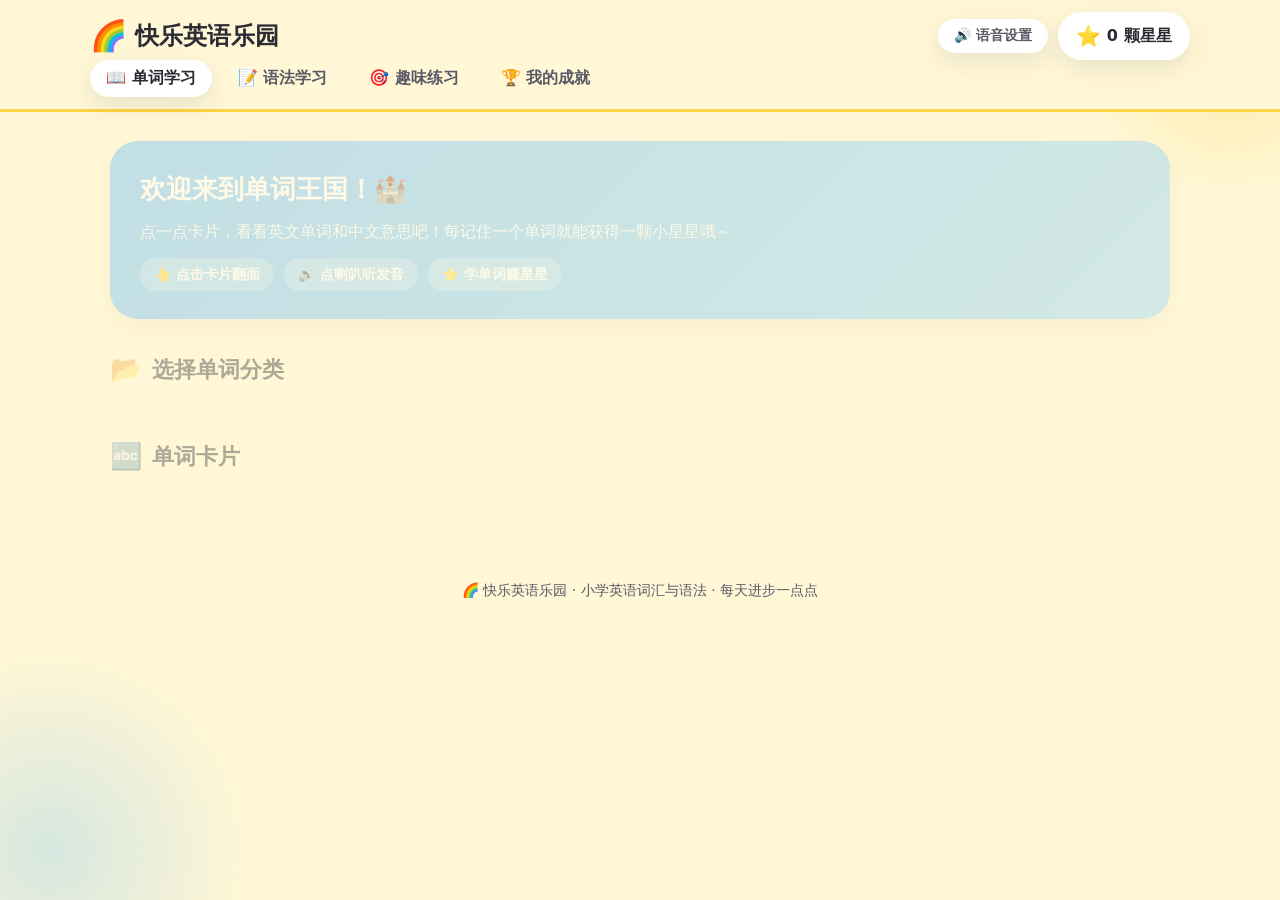
==== index.html @ a5e1bd35 "1st commit" ====
<!DOCTYPE html>
<html lang="zh-CN">
<head>
  <meta charset="UTF-8">
  <meta http-equiv="refresh" content="0; url=./%E5%B0%8F%E5%AD%A6%E8%8B%B1%E8%AF%AD%E5%AD%A6%E4%B9%A0%E7%B3%BB%E7%BB%9F.html">
  <title>快乐英语乐园</title>
</head>
<body>
  <p style="font-family: sans-serif; text-align: center; padding: 40px;">正在进入 快乐英语乐园……<br>
  如果没有自动跳转，请 <a href="./%E5%B0%8F%E5%AD%A6%E8%8B%B1%E8%AF%AD%E5%AD%A6%E4%B9%A0%E7%B3%BB%E7%BB%9F.html">点这里</a></p>
</body>
</html>
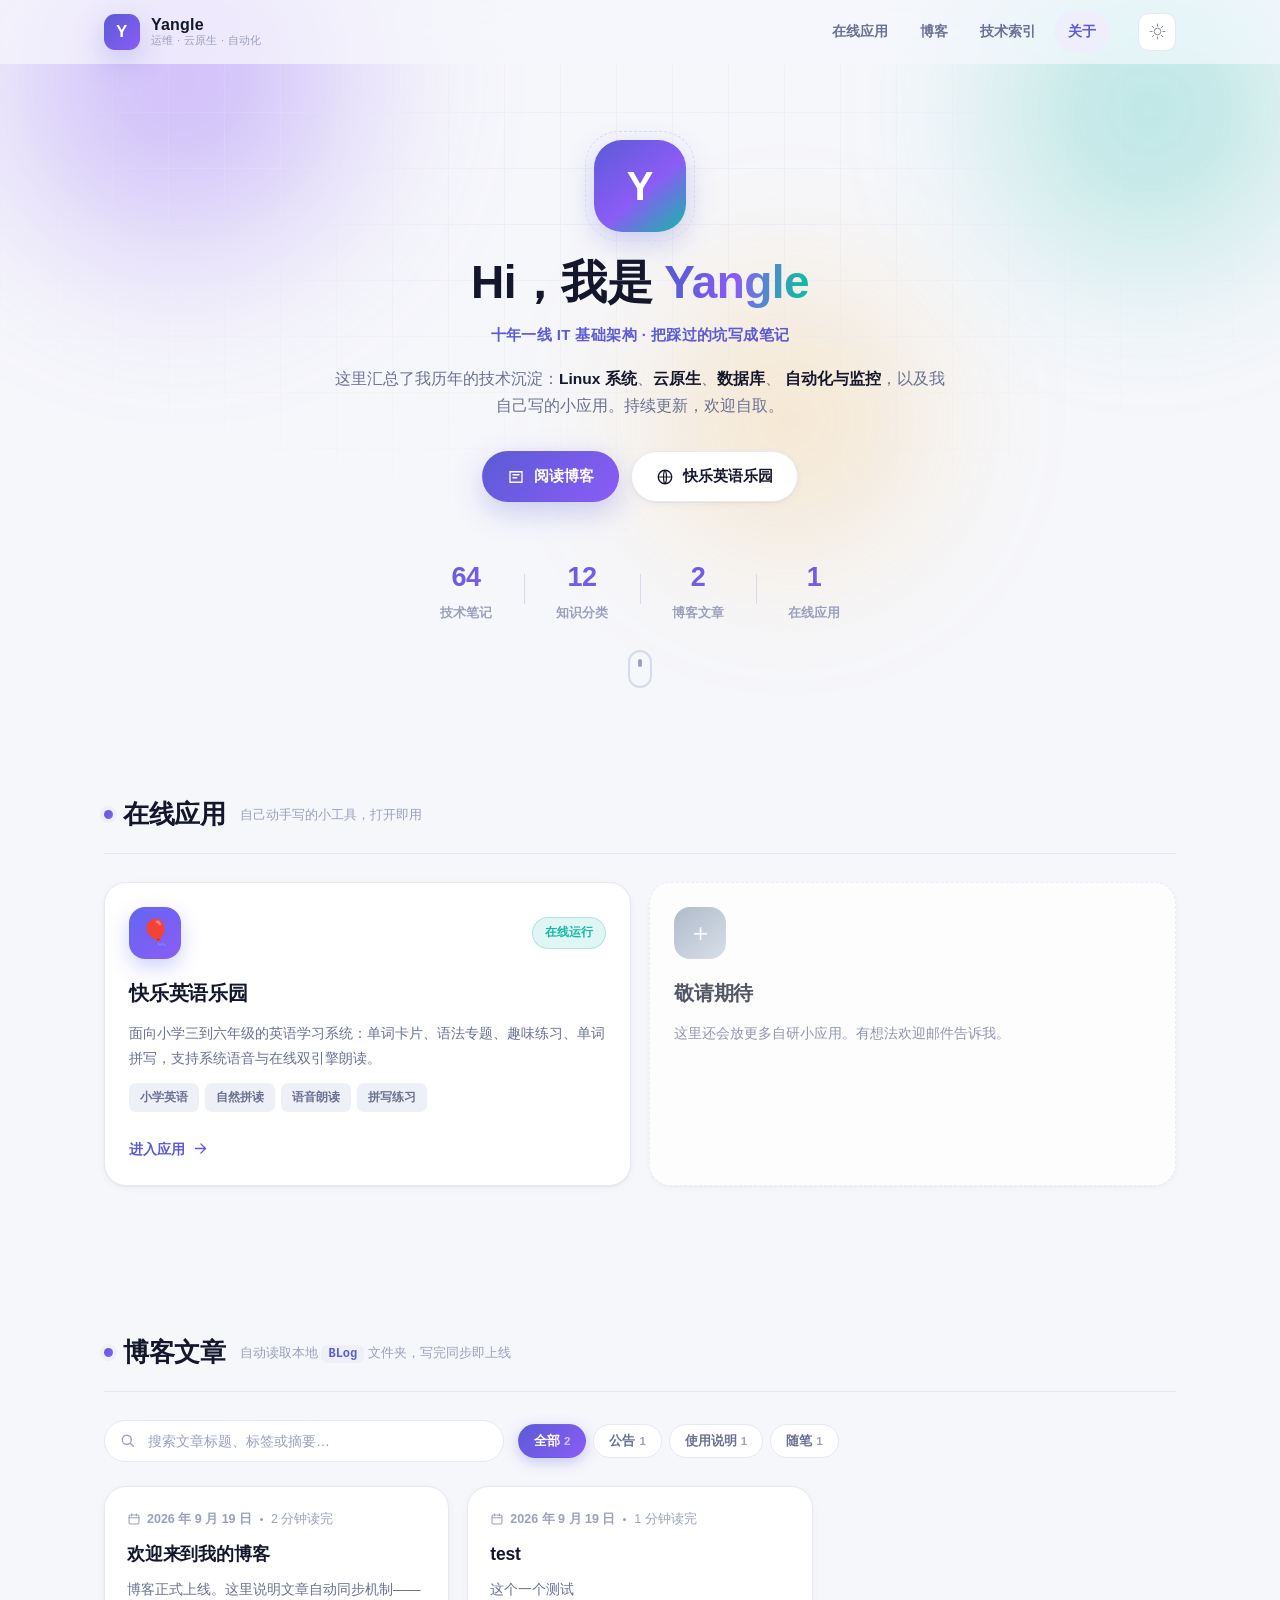
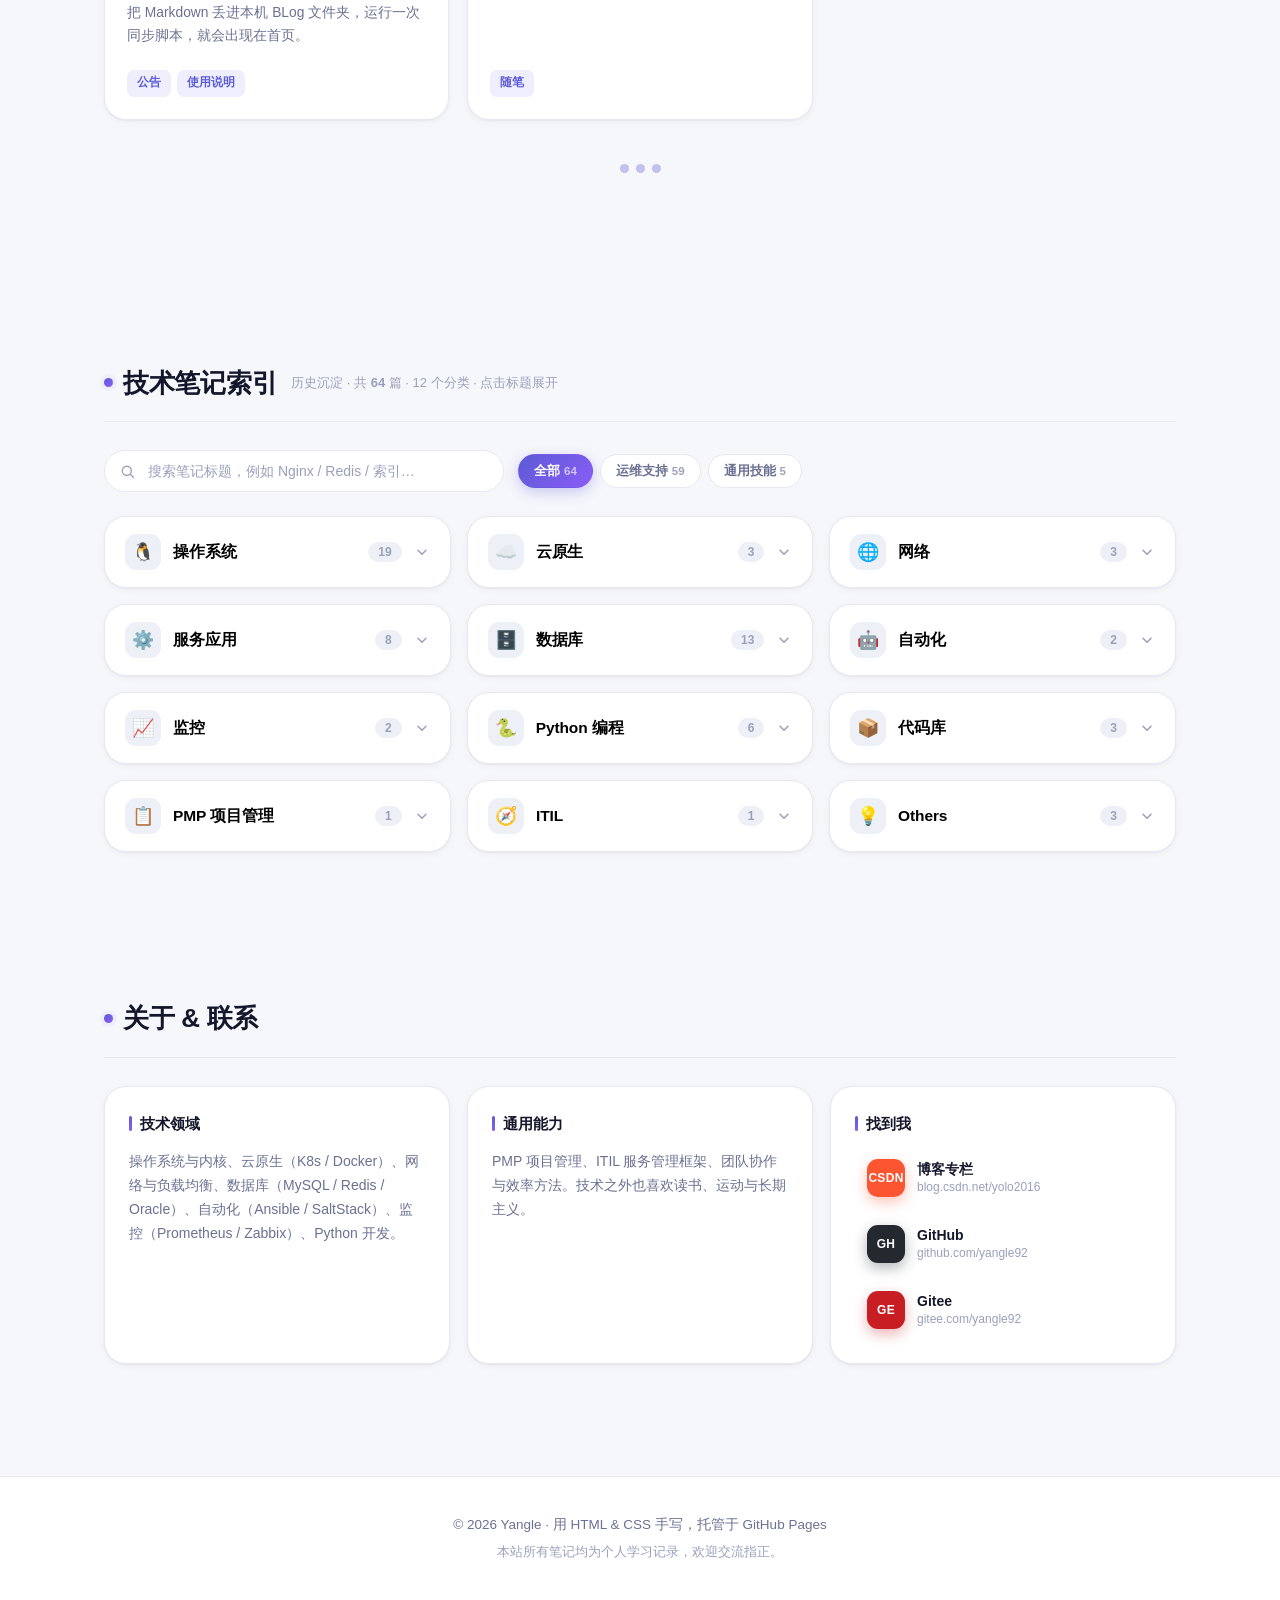
==== commit bb2dfaad: "deploy: 更新个人主页与 english/ 站点文件" ====
--- a/index.html
+++ b/index.html
@@ -1,12 +1,227 @@
 <!DOCTYPE html>
-<html lang="zh-CN">
+<html lang="zh-CN" data-theme="light">
 <head>
-  <meta charset="UTF-8">
-  <meta http-equiv="refresh" content="0; url=./%E5%B0%8F%E5%AD%A6%E8%8B%B1%E8%AF%AD%E5%AD%A6%E4%B9%A0%E7%B3%BB%E7%BB%9F.html">
-  <title>快乐英语乐园</title>
+<meta charset="utf-8">
+<meta name="viewport" content="width=device-width, initial-scale=1, viewport-fit=cover">
+<meta name="description" content="Yangle 的个人主页 —— 运维 / 云原生 / 自动化技术笔记索引，以及在线小应用。">
+<meta name="theme-color" content="#5B5BD6">
+<title>Yangle · 技术笔记与在线应用</title>
+<link rel="icon" href="data:image/svg+xml,%3Csvg xmlns='http://www.w3.org/2000/svg' viewBox='0 0 100 100'%3E%3Crect width='100' height='100' rx='24' fill='%235B5BD6'/%3E%3Ctext x='50' y='70' font-size='58' font-family='sans-serif' font-weight='bold' fill='white' text-anchor='middle'%3EY%3C/text%3E%3C/svg%3E">
+<link rel="stylesheet" href="assets/style.css">
 </head>
 <body>
-  <p style="font-family: sans-serif; text-align: center; padding: 40px;">正在进入 快乐英语乐园……<br>
-  如果没有自动跳转，请 <a href="./%E5%B0%8F%E5%AD%A6%E8%8B%B1%E8%AF%AD%E5%AD%A6%E4%B9%A0%E7%B3%BB%E7%BB%9F.html">点这里</a></p>
+
+<!-- ============ 顶部导航 ============ -->
+<header class="nav" id="nav">
+  <div class="nav-inner">
+    <a class="brand" href="#top">
+      <span class="brand-mark">Y</span>
+      <span class="brand-text">
+        <b>Yangle</b>
+        <i>运维 · 云原生 · 自动化</i>
+      </span>
+    </a>
+    <nav class="nav-links">
+      <a href="#apps">在线应用</a>
+      <a href="#blog">博客</a>
+      <a href="#notes">技术索引</a>
+      <a href="#about">关于</a>
+    </nav>
+    <button class="icon-btn" id="themeBtn" type="button" title="切换深色 / 浅色" aria-label="切换主题">
+      <svg class="ico-sun" viewBox="0 0 24 24" aria-hidden="true"><circle cx="12" cy="12" r="4.2"/><g stroke-linecap="round"><path d="M12 2.6v2.6M12 18.8v2.6M2.6 12h2.6M18.8 12h2.6M5.4 5.4l1.8 1.8M16.8 16.8l1.8 1.8M18.6 5.4l-1.8 1.8M7.2 16.8l-1.8 1.8"/></g></svg>
+      <svg class="ico-moon" viewBox="0 0 24 24" aria-hidden="true"><path d="M20.5 14.6A8.6 8.6 0 0 1 9.4 3.5a8.6 8.6 0 1 0 11.1 11.1Z"/></svg>
+    </button>
+  </div>
+</header>
+
+<main id="top">
+
+  <!-- ============ Hero ============ -->
+  <section class="hero">
+    <div class="hero-bg" aria-hidden="true">
+      <span class="blob b1"></span>
+      <span class="blob b2"></span>
+      <span class="blob b3"></span>
+      <span class="grid-mask"></span>
+    </div>
+    <div class="hero-inner">
+      <div class="avatar" aria-hidden="true">
+        <span>Y</span>
+        <i class="ring"></i>
+      </div>
+      <h1>Hi，我是 <em>Yangle</em></h1>
+      <p class="tagline">十年一线 IT 基础架构 · 把踩过的坑写成笔记</p>
+      <p class="hero-desc">
+        这里汇总了我历年的技术沉淀：<b>Linux 系统</b>、<b>云原生</b>、<b>数据库</b>、
+        <b>自动化与监控</b>，以及我自己写的小应用。持续更新，欢迎自取。
+      </p>
+      <div class="hero-actions">
+        <a class="btn btn-primary" href="#blog">
+          <svg viewBox="0 0 24 24" aria-hidden="true"><path d="M4 5h16v14H4z" fill="none" stroke-width="1.8"/><path d="M8 9h8M8 13h5" stroke-width="1.8" stroke-linecap="round"/></svg>
+          阅读博客
+        </a>
+        <a class="btn btn-ghost" href="english/" data-app-link>
+          <svg viewBox="0 0 24 24" aria-hidden="true"><circle cx="12" cy="12" r="9" fill="none" stroke-width="1.8"/><path d="M3.5 12h17M12 3.2c2.6 2.4 2.6 15.2 0 17.6M12 3.2c-2.6 2.4-2.6 15.2 0 17.6" fill="none" stroke-width="1.6"/></svg>
+          快乐英语乐园
+        </a>
+      </div>
+      <ul class="stats" id="stats">
+        <li><b data-stat="notes">—</b><span>技术笔记</span></li>
+        <li><b data-stat="cats">—</b><span>知识分类</span></li>
+        <li><b data-stat="posts">—</b><span>博客文章</span></li>
+        <li><b data-stat="apps">1</b><span>在线应用</span></li>
+      </ul>
+    </div>
+    <a class="scroll-cue" href="#apps" aria-label="向下滚动"><span></span></a>
+  </section>
+
+  <!-- ============ 在线应用 ============ -->
+  <section class="section" id="apps">
+    <div class="sec-head">
+      <h2 class="sec-title"><span class="dot"></span>在线应用</h2>
+      <p class="sec-note">自己动手写的小工具，打开即用</p>
+    </div>
+    <div class="app-grid">
+      <a class="app-card" href="english/">
+        <div class="app-card-top">
+          <span class="app-icon" style="--c1:#6366F1;--c2:#8B5CF6">🎈</span>
+          <span class="app-badge">在线运行</span>
+        </div>
+        <h3>快乐英语乐园</h3>
+        <p>面向小学三到六年级的英语学习系统：单词卡片、语法专题、趣味练习、单词拼写，支持系统语音与在线双引擎朗读。</p>
+        <div class="app-tags">
+          <span>小学英语</span><span>自然拼读</span><span>语音朗读</span><span>拼写练习</span>
+        </div>
+        <span class="app-go">进入应用
+          <svg viewBox="0 0 24 24" aria-hidden="true"><path d="M5 12h13M12.5 5.5 19 12l-6.5 6.5" fill="none" stroke-width="1.9" stroke-linecap="round" stroke-linejoin="round"/></svg>
+        </span>
+      </a>
+      <div class="app-card app-card--more">
+        <div class="app-card-top"><span class="app-icon" style="--c1:#94A3B8;--c2:#CBD5E1">＋</span></div>
+        <h3>敬请期待</h3>
+        <p>这里还会放更多自研小应用。有想法欢迎邮件告诉我。</p>
+      </div>
+    </div>
+  </section>
+
+  <!-- ============ 博客（自动同步） ============ -->
+  <section class="section" id="blog">
+    <div class="sec-head">
+      <h2 class="sec-title"><span class="dot"></span>博客文章</h2>
+      <p class="sec-note">自动读取本地 <code>BLog</code> 文件夹，写完同步即上线</p>
+    </div>
+
+    <div class="toolbar">
+      <label class="search">
+        <svg viewBox="0 0 24 24" aria-hidden="true"><circle cx="11" cy="11" r="6.4" fill="none" stroke-width="1.9"/><path d="m16 16 4.2 4.2" stroke-width="1.9" stroke-linecap="round"/></svg>
+        <input type="search" id="blogSearch" placeholder="搜索文章标题、标签或摘要…" autocomplete="off">
+      </label>
+      <div class="chips" id="blogTags"></div>
+    </div>
+
+    <div class="blog-grid" id="blogGrid"></div>
+
+    <div class="empty" id="blogEmpty" hidden>
+      <span class="empty-ico">📭</span>
+      <b>还没有匹配的文章</b>
+      <p id="blogEmptyText">把写好 Markdown 放进电脑上的 <code>BLog</code> 文件夹，运行一次同步脚本即可自动出现在这里。</p>
+    </div>
+    <div class="loading" id="blogLoading"><span></span><span></span><span></span></div>
+  </section>
+
+  <!-- ============ 技术笔记索引 ============ -->
+  <section class="section" id="notes">
+    <div class="sec-head">
+      <h2 class="sec-title"><span class="dot"></span>技术笔记索引</h2>
+      <p class="sec-note">历史沉淀 · 按主题分类，点击直达原文</p>
+    </div>
+
+    <div class="toolbar">
+      <label class="search">
+        <svg viewBox="0 0 24 24" aria-hidden="true"><circle cx="11" cy="11" r="6.4" fill="none" stroke-width="1.9"/><path d="m16 16 4.2 4.2" stroke-width="1.9" stroke-linecap="round"/></svg>
+        <input type="search" id="notesSearch" placeholder="搜索笔记标题，例如 Nginx / Redis / 索引…" autocomplete="off">
+      </label>
+      <div class="chips" id="notesChips"></div>
+    </div>
+
+    <div class="notes-grid" id="notesGrid"></div>
+    <div class="empty" id="notesEmpty" hidden>
+      <span class="empty-ico">🔍</span>
+      <b>没有找到匹配的笔记</b>
+      <p>换个关键词试试，或点上面的分类标签查看全部。</p>
+    </div>
+  </section>
+
+  <!-- ============ 关于 ============ -->
+  <section class="section" id="about">
+    <div class="sec-head">
+      <h2 class="sec-title"><span class="dot"></span>关于 & 联系</h2>
+    </div>
+    <div class="about-grid">
+      <div class="about-card">
+        <h3>技术领域</h3>
+        <p>操作系统与内核、云原生（K8s / Docker）、网络与负载均衡、数据库（MySQL / Redis / Oracle）、自动化（Ansible / SaltStack）、监控（Prometheus / Zabbix）、Python 开发。</p>
+      </div>
+      <div class="about-card">
+        <h3>通用能力</h3>
+        <p>PMP 项目管理、ITIL 服务管理框架、团队协作与效率方法。技术之外也喜欢读书、运动与长期主义。</p>
+      </div>
+      <div class="about-card about-card--links">
+        <h3>找到我</h3>
+        <div class="quick-links">
+          <a href="https://blog.csdn.net/yolo2016?type=blog" target="_blank" rel="noopener">
+            <span class="ql-ico" style="--c:#FC5531">CSDN</span>
+            <span class="ql-txt"><b>博客专栏</b><i>blog.csdn.net/yolo2016</i></span>
+          </a>
+          <a href="https://github.com/yangle92" target="_blank" rel="noopener">
+            <span class="ql-ico" style="--c:#24292F">GH</span>
+            <span class="ql-txt"><b>GitHub</b><i>github.com/yangle92</i></span>
+          </a>
+          <a href="https://gitee.com/yangle92" target="_blank" rel="noopener">
+            <span class="ql-ico" style="--c:#C71D23">GE</span>
+            <span class="ql-txt"><b>Gitee</b><i>gitee.com/yangle92</i></span>
+          </a>
+        </div>
+      </div>
+    </div>
+  </section>
+
+</main>
+
+<footer class="footer">
+  <div class="footer-inner">
+    <p>© <span id="year">2026</span> Yangle · 用 HTML &amp; CSS 手写，托管于 GitHub Pages</p>
+    <p class="footer-sub">本站所有笔记均为个人学习记录，欢迎交流指正。</p>
+  </div>
+</footer>
+
+<!-- ============ 文章阅读浮层 ============ -->
+<div class="reader" id="reader" hidden>
+  <div class="reader-backdrop" data-close></div>
+  <article class="reader-panel" role="dialog" aria-modal="true" aria-label="文章阅读">
+    <div class="reader-bar">
+      <button class="icon-btn" data-close type="button" aria-label="返回">
+        <svg viewBox="0 0 24 24" aria-hidden="true"><path d="M19 12H6M11.5 6 5.5 12l6 6" fill="none" stroke-width="2" stroke-linecap="round" stroke-linejoin="round"/></svg>
+      </button>
+      <div class="reader-bar-tools">
+        <span class="progress" aria-hidden="true"><i id="readProgress"></i></span>
+        <button class="ghost-btn" id="copyLinkBtn" type="button">复制链接</button>
+      </div>
+    </div>
+    <div class="reader-scroll" id="readerScroll">
+      <header class="reader-head">
+        <h1 id="readerTitle"></h1>
+        <div class="reader-meta" id="readerMeta"></div>
+      </header>
+      <div class="markdown" id="readerBody"></div>
+      <div class="reader-foot">
+        <button class="btn btn-ghost" data-close type="button">← 返回首页</button>
+      </div>
+    </div>
+  </article>
+</div>
+
+<script src="assets/blog-data.js"></script>
+<script src="assets/app.js"></script>
 </body>
 </html>
--- a/assets/style.css
+++ b/assets/style.css
@@ -0,0 +1,733 @@
+/* ============================================================
+   Yangle · 个人主页样式
+   设计语言：Aurora Glass —— 柔和极光渐变 + 玻璃拟态 + 大留白
+   支持浅色 / 深色两套主题（data-theme 切换，localStorage 记忆）
+   ============================================================ */
+
+/* ---------- 1. 设计令牌 ---------- */
+:root {
+  --bg:            #F6F7FB;
+  --bg-soft:       #EEF0F8;
+  --surface:       #FFFFFF;
+  --surface-2:     #FBFCFF;
+  --text:          #14172B;
+  --text-soft:     #6A7192;
+  --text-faint:    #9AA0BC;
+  --border:        #E6E8F2;
+  --border-strong: #D6DAEA;
+
+  --primary:       #5B5BD6;
+  --primary-soft:  #EEEEFD;
+  --primary-2:     #8B5CF6;
+  --accent:        #14B8A6;
+  --amber:         #F59E0B;
+  --up:            #E5484D;   /* 中国习惯：涨/热为红 */
+
+  --shadow-sm: 0 1px 2px rgba(20,23,43,.05), 0 2px 8px rgba(20,23,43,.04);
+  --shadow:    0 4px 14px rgba(20,23,43,.07), 0 12px 32px rgba(20,23,43,.06);
+  --shadow-lg: 0 12px 32px rgba(20,23,43,.10), 0 32px 64px rgba(20,23,43,.10);
+  --glow:      0 10px 30px rgba(91,91,214,.28);
+
+  --r-sm: 10px;
+  --r:    16px;
+  --r-lg: 22px;
+  --r-xl: 30px;
+
+  --nav-h: 64px;
+  --maxw:  1120px;
+
+  --ease: cubic-bezier(.22,.61,.36,1);
+  --ease-out: cubic-bezier(.16,1,.3,1);
+}
+
+html[data-theme="dark"] {
+  --bg:            #0D0F18;
+  --bg-soft:       #141827;
+  --surface:       #171A28;
+  --surface-2:     #1D2133;
+  --text:          #E9EAF3;
+  --text-soft:     #A2A8C4;
+  --text-faint:    #737A99;
+  --border:        #262B40;
+  --border-strong: #333A55;
+
+  --primary:       #8B8CFA;
+  --primary-soft:  #23254A;
+  --primary-2:     #A78BFA;
+  --accent:        #2DD4BF;
+  --amber:         #FBBF24;
+  --up:            #FF6B6B;
+
+  --shadow-sm: 0 1px 2px rgba(0,0,0,.4);
+  --shadow:    0 4px 16px rgba(0,0,0,.45);
+  --shadow-lg: 0 18px 50px rgba(0,0,0,.6);
+  --glow:      0 10px 30px rgba(139,140,250,.25);
+}
+
+/* ---------- 2. 基础 ---------- */
+* { box-sizing: border-box; }
+html { scroll-behavior: smooth; scroll-padding-top: calc(var(--nav-h) + 16px); }
+body {
+  margin: 0;
+  background: var(--bg);
+  color: var(--text);
+  font-family: -apple-system, BlinkMacSystemFont, "Segoe UI", "PingFang SC",
+               "Hiragino Sans GB", "Microsoft YaHei", "Noto Sans SC", sans-serif;
+  font-size: 15.5px;
+  line-height: 1.72;
+  -webkit-font-smoothing: antialiased;
+  text-rendering: optimizeLegibility;
+  transition: background .35s var(--ease), color .35s var(--ease);
+}
+body.no-scroll { overflow: hidden; }
+a { color: inherit; text-decoration: none; }
+img { max-width: 100%; height: auto; }
+code, pre { font-family: "JetBrains Mono", "SFMono-Regular", Consolas, "Liberation Mono", monospace; }
+
+::selection { background: var(--primary); color: #fff; }
+
+/* 滚动条 */
+::-webkit-scrollbar { width: 10px; height: 10px; }
+::-webkit-scrollbar-track { background: transparent; }
+::-webkit-scrollbar-thumb {
+  background: var(--border-strong); border-radius: 99px;
+  border: 3px solid var(--bg);
+}
+::-webkit-scrollbar-thumb:hover { background: var(--text-faint); }
+
+/* ---------- 3. 导航 ---------- */
+.nav {
+  position: fixed; inset: 0 0 auto 0; height: var(--nav-h); z-index: 60;
+  background: color-mix(in srgb, var(--bg) 72%, transparent);
+  backdrop-filter: saturate(180%) blur(18px);
+  -webkit-backdrop-filter: saturate(180%) blur(18px);
+  border-bottom: 1px solid transparent;
+  transition: border-color .3s var(--ease), background .3s var(--ease), box-shadow .3s var(--ease);
+}
+.nav.scrolled {
+  border-bottom-color: var(--border);
+  box-shadow: 0 1px 20px rgba(20,23,43,.05);
+}
+@supports not (background: color-mix(in srgb, red 50%, blue)) {
+  .nav { background: var(--bg); }
+}
+.nav-inner {
+  max-width: var(--maxw); height: 100%; margin: 0 auto;
+  padding: 0 24px; display: flex; align-items: center; gap: 28px;
+}
+.brand { display: flex; align-items: center; gap: 11px; flex: none; }
+.brand-mark {
+  width: 36px; height: 36px; border-radius: 11px; flex: none;
+  display: grid; place-items: center;
+  background: linear-gradient(135deg, var(--primary), var(--primary-2));
+  color: #fff; font-weight: 800; font-size: 17px; letter-spacing: .5px;
+  box-shadow: var(--glow);
+  transition: transform .3s var(--ease-out);
+}
+.brand:hover .brand-mark { transform: rotate(-6deg) scale(1.06); }
+.brand-text { display: flex; flex-direction: column; line-height: 1.15; }
+.brand-text b { font-size: 16px; font-weight: 800; letter-spacing: .2px; }
+.brand-text i {
+  font-style: normal; font-size: 11px; color: var(--text-faint);
+  letter-spacing: .3px; white-space: nowrap;
+}
+.nav-links { margin-left: auto; display: flex; gap: 4px; }
+.nav-links a {
+  position: relative; padding: 8px 14px; border-radius: 99px;
+  font-size: 14px; font-weight: 600; color: var(--text-soft);
+  transition: color .2s var(--ease), background .2s var(--ease);
+}
+.nav-links a:hover { color: var(--text); background: var(--bg-soft); }
+.nav-links a.active { color: var(--primary); background: var(--primary-soft); }
+
+.icon-btn {
+  width: 38px; height: 38px; flex: none; border-radius: 11px; cursor: pointer;
+  display: grid; place-items: center;
+  background: var(--surface); border: 1px solid var(--border); color: var(--text-soft);
+  transition: all .2s var(--ease);
+}
+.icon-btn:hover { color: var(--primary); border-color: var(--primary); transform: translateY(-1px); }
+.icon-btn svg { width: 19px; height: 19px; stroke: currentColor; fill: none; }
+.ico-moon { display: none; }
+html[data-theme="dark"] .ico-sun  { display: none; }
+html[data-theme="dark"] .ico-moon { display: block; }
+
+/* ---------- 4. Hero ---------- */
+.hero {
+  position: relative; overflow: hidden;
+  padding: calc(var(--nav-h) + 76px) 24px 96px;
+  text-align: center;
+}
+.hero-bg { position: absolute; inset: 0; pointer-events: none; }
+.blob {
+  position: absolute; border-radius: 50%; filter: blur(70px);
+  opacity: .5; will-change: transform;
+}
+.b1 {
+  width: 520px; height: 520px; top: -180px; left: -80px;
+  background: radial-gradient(circle, var(--primary-2), transparent 68%);
+  animation: float1 18s ease-in-out infinite;
+}
+.b2 {
+  width: 460px; height: 460px; top: -120px; right: -100px;
+  background: radial-gradient(circle, var(--accent), transparent 68%);
+  opacity: .38; animation: float2 22s ease-in-out infinite;
+}
+.b3 {
+  width: 400px; height: 400px; top: 220px; left: 46%;
+  background: radial-gradient(circle, var(--amber), transparent 70%);
+  opacity: .26; animation: float3 26s ease-in-out infinite;
+}
+html[data-theme="dark"] .blob { opacity: .34; }
+html[data-theme="dark"] .b3  { opacity: .16; }
+@keyframes float1 { 50% { transform: translate(60px, 40px) scale(1.12); } }
+@keyframes float2 { 50% { transform: translate(-70px, 50px) scale(1.08); } }
+@keyframes float3 { 50% { transform: translate(-40px, -50px) scale(1.14); } }
+.grid-mask {
+  position: absolute; inset: 0;
+  background-image:
+    linear-gradient(to right, var(--border) 1px, transparent 1px),
+    linear-gradient(to bottom, var(--border) 1px, transparent 1px);
+  background-size: 56px 56px;
+  mask-image: radial-gradient(ellipse 80% 60% at 50% 30%, #000 10%, transparent 72%);
+  -webkit-mask-image: radial-gradient(ellipse 80% 60% at 50% 30%, #000 10%, transparent 72%);
+  opacity: .55;
+}
+.hero-inner { position: relative; max-width: 760px; margin: 0 auto; }
+
+.avatar {
+  position: relative; width: 92px; height: 92px; margin: 0 auto 22px;
+  border-radius: 28px; display: grid; place-items: center;
+  background: linear-gradient(140deg, var(--primary), var(--primary-2) 55%, var(--accent));
+  color: #fff; font-size: 40px; font-weight: 800;
+  box-shadow: var(--glow);
+  animation: rise .8s var(--ease-out) both;
+}
+.avatar .ring {
+  position: absolute; inset: -9px; border-radius: 34px;
+  border: 1.5px dashed var(--border-strong);
+  animation: spin 26s linear infinite;
+}
+@keyframes spin { to { transform: rotate(360deg); } }
+
+.hero h1 {
+  margin: 0 0 12px; font-size: clamp(30px, 5.4vw, 46px);
+  font-weight: 800; letter-spacing: -.6px; line-height: 1.22;
+  animation: rise .8s .06s var(--ease-out) both;
+}
+.hero h1 em {
+  font-style: normal;
+  background: linear-gradient(100deg, var(--primary) 10%, var(--primary-2) 50%, var(--accent) 92%);
+  -webkit-background-clip: text; background-clip: text; color: transparent;
+}
+.tagline {
+  margin: 0 0 18px; font-size: 15px; font-weight: 600; letter-spacing: .4px;
+  color: var(--primary);
+  animation: rise .8s .1s var(--ease-out) both;
+}
+.hero-desc {
+  margin: 0 auto 32px; max-width: 620px; font-size: 15.5px;
+  color: var(--text-soft);
+  animation: rise .8s .14s var(--ease-out) both;
+}
+.hero-desc b { color: var(--text); font-weight: 700; }
+@keyframes rise {
+  from { opacity: 0; transform: translateY(18px); }
+  to   { opacity: 1; transform: none; }
+}
+
+.hero-actions {
+  display: flex; gap: 12px; justify-content: center; flex-wrap: wrap;
+  animation: rise .8s .2s var(--ease-out) both;
+}
+.btn {
+  display: inline-flex; align-items: center; gap: 9px;
+  padding: 12px 24px; border-radius: 99px; border: 1px solid transparent;
+  font-size: 14.5px; font-weight: 700; cursor: pointer; font-family: inherit;
+  transition: all .25s var(--ease);
+}
+.btn svg { width: 18px; height: 18px; stroke: currentColor; fill: none; }
+.btn-primary {
+  background: linear-gradient(135deg, var(--primary), var(--primary-2));
+  color: #fff; box-shadow: var(--glow);
+}
+.btn-primary:hover { transform: translateY(-2px); box-shadow: 0 14px 34px rgba(91,91,214,.4); }
+.btn-ghost {
+  background: var(--surface); color: var(--text);
+  border-color: var(--border); box-shadow: var(--shadow-sm);
+}
+.btn-ghost:hover { border-color: var(--primary); color: var(--primary); transform: translateY(-2px); }
+
+.stats {
+  list-style: none; margin: 52px 0 0; padding: 0;
+  display: flex; justify-content: center; flex-wrap: wrap; gap: 8px 0;
+  animation: rise .8s .26s var(--ease-out) both;
+}
+.stats li {
+  min-width: 116px; padding: 0 20px; position: relative;
+  display: flex; flex-direction: column; gap: 2px;
+}
+.stats li + li::before {
+  content: ''; position: absolute; left: 0; top: 50%; transform: translateY(-50%);
+  width: 1px; height: 30px; background: var(--border-strong);
+}
+.stats b {
+  font-size: 27px; font-weight: 800; letter-spacing: -.6px;
+  background: linear-gradient(135deg, var(--primary), var(--primary-2));
+  -webkit-background-clip: text; background-clip: text; color: transparent;
+  font-variant-numeric: tabular-nums;
+}
+.stats span { font-size: 12.5px; color: var(--text-faint); font-weight: 600; }
+
+.scroll-cue {
+  position: absolute; left: 50%; bottom: 32px; transform: translateX(-50%);
+  width: 24px; height: 38px; border: 2px solid var(--border-strong); border-radius: 99px;
+  display: grid; justify-items: center; padding-top: 7px;
+  transition: border-color .25s var(--ease);
+}
+.scroll-cue:hover { border-color: var(--primary); }
+.scroll-cue span {
+  width: 4px; height: 8px; border-radius: 99px; background: var(--text-faint);
+  animation: wheel 1.9s ease-in-out infinite;
+}
+.scroll-cue:hover span { background: var(--primary); }
+@keyframes wheel { 0%,100% { transform: translateY(0); opacity: 1; } 50% { transform: translateY(9px); opacity: .35; } }
+
+/* ---------- 5. 区块通用 ---------- */
+.section { max-width: var(--maxw); margin: 0 auto; padding: 72px 24px; }
+.sec-head {
+  display: flex; align-items: baseline; gap: 14px; flex-wrap: wrap;
+  margin-bottom: 28px; padding-bottom: 16px;
+  border-bottom: 1px solid var(--border);
+}
+.sec-title {
+  margin: 0; display: flex; align-items: center; gap: 10px;
+  font-size: clamp(21px, 3vw, 26px); font-weight: 800; letter-spacing: -.3px;
+}
+.sec-title .dot {
+  width: 9px; height: 9px; border-radius: 50%; flex: none;
+  background: linear-gradient(135deg, var(--primary), var(--primary-2));
+  box-shadow: 0 0 0 4px var(--primary-soft);
+}
+.sec-note { margin: 0; font-size: 13px; color: var(--text-faint); }
+.sec-note code {
+  background: var(--bg-soft); padding: 2px 7px; border-radius: 6px;
+  font-size: 12px; color: var(--primary); font-weight: 600;
+}
+
+/* ---------- 6. 工具栏（搜索 + 标签） ---------- */
+.toolbar {
+  display: flex; gap: 14px; align-items: center; flex-wrap: wrap;
+  margin-bottom: 24px;
+}
+.search {
+  position: relative; flex: 1 1 300px; max-width: 400px;
+  display: flex; align-items: center;
+}
+.search svg {
+  position: absolute; left: 15px; width: 17px; height: 17px;
+  stroke: var(--text-faint); fill: none; pointer-events: none;
+}
+.search input {
+  width: 100%; padding: 12px 16px 12px 43px;
+  border-radius: 99px; border: 1px solid var(--border);
+  background: var(--surface); color: var(--text);
+  font-size: 14px; font-family: inherit; outline: none;
+  transition: all .22s var(--ease);
+}
+.search input::placeholder { color: var(--text-faint); }
+.search input:focus {
+  border-color: var(--primary);
+  box-shadow: 0 0 0 4px var(--primary-soft);
+}
+.chips { display: flex; gap: 7px; flex-wrap: wrap; }
+.chip {
+  padding: 7px 15px; border-radius: 99px; cursor: pointer;
+  font-size: 13px; font-weight: 600; font-family: inherit;
+  background: var(--surface); border: 1px solid var(--border); color: var(--text-soft);
+  transition: all .2s var(--ease);
+}
+.chip:hover { border-color: var(--primary); color: var(--primary); }
+.chip.on {
+  background: linear-gradient(135deg, var(--primary), var(--primary-2));
+  border-color: transparent; color: #fff;
+  box-shadow: 0 4px 14px rgba(91,91,214,.3);
+}
+.chip em { font-style: normal; opacity: .65; margin-left: 4px; font-size: 11.5px; }
+
+/* ---------- 7. 在线应用卡片 ---------- */
+.app-grid {
+  display: grid; gap: 18px;
+  grid-template-columns: repeat(auto-fit, minmax(320px, 1fr));
+}
+.app-card {
+  position: relative; overflow: hidden;
+  display: flex; flex-direction: column; gap: 11px;
+  padding: 24px; border-radius: var(--r-lg);
+  background: var(--surface); border: 1px solid var(--border);
+  box-shadow: var(--shadow-sm);
+  transition: transform .3s var(--ease-out), box-shadow .3s var(--ease), border-color .3s var(--ease);
+}
+.app-card::after {
+  content: ''; position: absolute; inset: 0; border-radius: inherit; pointer-events: none;
+  background: radial-gradient(600px circle at var(--mx, 50%) var(--my, 0%), var(--primary-soft), transparent 42%);
+  opacity: 0; transition: opacity .35s var(--ease);
+}
+.app-card:hover { transform: translateY(-5px); box-shadow: var(--shadow-lg); border-color: var(--primary); }
+.app-card:hover::after { opacity: .8; }
+.app-card > * { position: relative; z-index: 1; }
+.app-card-top { display: flex; align-items: center; justify-content: space-between; }
+.app-icon {
+  width: 52px; height: 52px; border-radius: 16px; flex: none;
+  display: grid; place-items: center; font-size: 25px;
+  background: linear-gradient(140deg, var(--c1), var(--c2));
+  color: #fff; box-shadow: 0 8px 20px rgba(99,102,241,.3);
+}
+.app-card--more .app-icon { box-shadow: none; }
+.app-badge {
+  padding: 5px 12px; border-radius: 99px; font-size: 11.5px; font-weight: 700;
+  color: var(--accent); background: color-mix(in srgb, var(--accent) 13%, transparent);
+  border: 1px solid color-mix(in srgb, var(--accent) 26%, transparent);
+}
+.app-card h3 { margin: 6px 0 0; font-size: 20px; font-weight: 800; letter-spacing: -.2px; }
+.app-card p { margin: 0; font-size: 14px; color: var(--text-soft); line-height: 1.75; }
+.app-tags { display: flex; gap: 6px; flex-wrap: wrap; margin-top: 2px; }
+.app-tags span {
+  padding: 4px 11px; border-radius: 7px; font-size: 12px; font-weight: 600;
+  background: var(--bg-soft); color: var(--text-soft);
+}
+.app-go {
+  margin-top: auto; padding-top: 14px;
+  display: inline-flex; align-items: center; gap: 7px;
+  font-size: 14px; font-weight: 700; color: var(--primary);
+}
+.app-go svg { width: 17px; height: 17px; stroke: currentColor; transition: transform .25s var(--ease); }
+.app-card:hover .app-go svg { transform: translateX(5px); }
+.app-card--more { opacity: .72; border-style: dashed; }
+.app-card--more:hover { transform: none; box-shadow: var(--shadow-sm); border-color: var(--border); }
+.app-card--more:hover::after { opacity: 0; }
+
+/* ---------- 8. 博客卡片 ---------- */
+.blog-grid {
+  display: grid; gap: 18px;
+  grid-template-columns: repeat(auto-fill, minmax(320px, 1fr));
+}
+.post-card {
+  display: flex; flex-direction: column; gap: 10px;
+  padding: 22px; border-radius: var(--r-lg);
+  background: var(--surface); border: 1px solid var(--border);
+  box-shadow: var(--shadow-sm); cursor: pointer; text-align: left;
+  font-family: inherit; font-size: inherit; color: inherit;
+  transition: transform .3s var(--ease-out), box-shadow .3s var(--ease), border-color .3s var(--ease);
+  animation: rise .5s var(--ease-out) both;
+}
+.post-card:hover { transform: translateY(-5px); box-shadow: var(--shadow-lg); border-color: var(--primary); }
+.post-card-top { display: flex; align-items: center; gap: 8px; }
+.post-date {
+  display: inline-flex; align-items: center; gap: 6px;
+  font-size: 12.5px; font-weight: 600; color: var(--text-faint);
+  font-variant-numeric: tabular-nums;
+}
+.post-date svg { width: 14px; height: 14px; stroke: currentColor; fill: none; }
+.post-dot { width: 3px; height: 3px; border-radius: 50%; background: var(--text-faint); }
+.post-read { font-size: 12.5px; color: var(--text-faint); }
+.post-card h3 {
+  margin: 2px 0 0; font-size: 17.5px; font-weight: 800; line-height: 1.45;
+  letter-spacing: -.2px;
+  display: -webkit-box; -webkit-line-clamp: 2; -webkit-box-orient: vertical; overflow: hidden;
+  transition: color .2s var(--ease);
+}
+.post-card:hover h3 { color: var(--primary); }
+.post-card p {
+  margin: 0; font-size: 13.8px; color: var(--text-soft); line-height: 1.7;
+  display: -webkit-box; -webkit-line-clamp: 3; -webkit-box-orient: vertical; overflow: hidden;
+}
+.post-tags { display: flex; gap: 6px; flex-wrap: wrap; margin-top: auto; padding-top: 12px; }
+.post-tags span {
+  padding: 3.5px 10px; border-radius: 7px; font-size: 11.5px; font-weight: 700;
+  color: var(--primary); background: var(--primary-soft);
+}
+
+/* ---------- 9. 技术笔记索引 ---------- */
+.notes-grid {
+  display: grid; gap: 16px;
+  grid-template-columns: repeat(auto-fill, minmax(340px, 1fr));
+}
+.note-cat {
+  border-radius: var(--r-lg); overflow: hidden;
+  background: var(--surface); border: 1px solid var(--border);
+  box-shadow: var(--shadow-sm);
+  transition: box-shadow .3s var(--ease), border-color .3s var(--ease);
+  animation: rise .5s var(--ease-out) both;
+}
+.note-cat:hover { box-shadow: var(--shadow); border-color: var(--border-strong); }
+.note-cat-head {
+  width: 100%; display: flex; align-items: center; gap: 12px;
+  padding: 17px 20px; cursor: pointer; background: none; border: none;
+  font-family: inherit; text-align: left;
+  transition: background .2s var(--ease);
+}
+.note-cat-head:hover { background: var(--surface-2); }
+.note-cat-ico {
+  width: 36px; height: 36px; border-radius: 11px; flex: none;
+  display: grid; place-items: center; font-size: 18px;
+  background: var(--bg-soft);
+}
+.note-cat-name { font-size: 15.5px; font-weight: 800; letter-spacing: -.1px; }
+.note-cat-count {
+  margin-left: auto; font-size: 12px; font-weight: 700; color: var(--text-faint);
+  background: var(--bg-soft); padding: 3px 10px; border-radius: 99px;
+  font-variant-numeric: tabular-nums;
+}
+.note-cat-arrow {
+  width: 16px; height: 16px; stroke: var(--text-faint); fill: none; flex: none;
+  transition: transform .3s var(--ease);
+}
+.note-cat.open .note-cat-arrow { transform: rotate(180deg); }
+.note-cat-body {
+  display: grid; grid-template-rows: 0fr;
+  transition: grid-template-rows .34s var(--ease);
+}
+.note-cat.open .note-cat-body { grid-template-rows: 1fr; }
+.note-cat-body > div { overflow: hidden; }
+.note-list { list-style: none; margin: 0; padding: 0 12px 12px; }
+.note-list li { display: flex; }
+.note-link {
+  display: flex; align-items: center; gap: 10px; width: 100%;
+  padding: 9px 12px; border-radius: var(--r-sm);
+  font-size: 14px; color: var(--text-soft);
+  transition: all .18s var(--ease);
+}
+.note-link::before {
+  content: ''; width: 5px; height: 5px; border-radius: 50%; flex: none;
+  background: var(--border-strong); transition: background .18s var(--ease);
+}
+.note-link:hover { background: var(--primary-soft); color: var(--primary); font-weight: 600; }
+.note-link:hover::before { background: var(--primary); }
+.note-link .ext {
+  width: 13px; height: 13px; margin-left: auto; flex: none;
+  stroke: currentColor; fill: none; opacity: 0;
+  transition: opacity .18s var(--ease);
+}
+.note-link:hover .ext { opacity: .7; }
+
+/* ---------- 10. 关于 & 快捷链接 ---------- */
+.about-grid {
+  display: grid; gap: 17px;
+  grid-template-columns: repeat(auto-fit, minmax(300px, 1fr));
+}
+.about-card {
+  padding: 24px; border-radius: var(--r-lg);
+  background: var(--surface); border: 1px solid var(--border);
+  box-shadow: var(--shadow-sm);
+}
+.about-card h3 {
+  margin: 0 0 12px; font-size: 15px; font-weight: 800;
+  display: flex; align-items: center; gap: 8px;
+}
+.about-card h3::before {
+  content: ''; width: 3px; height: 15px; border-radius: 99px;
+  background: linear-gradient(var(--primary), var(--primary-2));
+}
+.about-card p { margin: 0; font-size: 14px; color: var(--text-soft); }
+.quick-links { display: flex; flex-direction: column; gap: 8px; }
+.quick-links a {
+  display: flex; align-items: center; gap: 12px;
+  padding: 10px 12px; border-radius: var(--r-sm);
+  transition: background .2s var(--ease), transform .2s var(--ease);
+}
+.quick-links a:hover { background: var(--bg-soft); transform: translateX(4px); }
+.ql-ico {
+  width: 38px; height: 38px; border-radius: 11px; flex: none;
+  display: grid; place-items: center; font-size: 12px; font-weight: 800;
+  background: var(--c); color: #fff; letter-spacing: .3px;
+  box-shadow: 0 5px 14px color-mix(in srgb, var(--c) 34%, transparent);
+}
+.ql-txt { display: flex; flex-direction: column; line-height: 1.35; min-width: 0; }
+.ql-txt b { font-size: 14px; font-weight: 700; }
+.ql-txt i { font-style: normal; font-size: 12px; color: var(--text-faint); }
+
+/* ---------- 11. 空态 / 加载 ---------- */
+.empty {
+  padding: 58px 24px; text-align: center;
+  border-radius: var(--r-lg); border: 1.5px dashed var(--border-strong);
+  background: var(--surface);
+}
+.empty-ico { font-size: 40px; display: block; margin-bottom: 14px; opacity: .85; }
+.empty b { display: block; font-size: 16px; margin-bottom: 8px; }
+.empty p { margin: 0 auto; max-width: 460px; font-size: 13.8px; color: var(--text-soft); }
+.empty code {
+  background: var(--bg-soft); padding: 2px 7px; border-radius: 6px;
+  font-size: 12.5px; color: var(--primary); font-weight: 700;
+}
+.loading { display: flex; gap: 7px; justify-content: center; padding: 44px 0; }
+.loading span {
+  width: 9px; height: 9px; border-radius: 50%; background: var(--primary);
+  opacity: .35; animation: bounce 1.35s ease-in-out infinite;
+}
+.loading span:nth-child(2) { animation-delay: .18s; }
+.loading span:nth-child(3) { animation-delay: .36s; }
+@keyframes bounce {
+  0%,100% { transform: scale(.75); opacity: .3; }
+  45%     { transform: scale(1.25); opacity: 1; }
+}
+
+/* ---------- 12. 页脚 ---------- */
+.footer {
+  margin-top: 40px; border-top: 1px solid var(--border);
+  background: var(--surface);
+}
+.footer-inner { max-width: var(--maxw); margin: 0 auto; padding: 36px 24px; text-align: center; }
+.footer p { margin: 0; font-size: 13.5px; color: var(--text-soft); }
+.footer-sub { margin-top: 6px !important; font-size: 12.5px !important; color: var(--text-faint) !important; }
+
+/* ---------- 13. 文章阅读浮层 ---------- */
+.reader { position: fixed; inset: 0; z-index: 90; }
+.reader-backdrop {
+  position: absolute; inset: 0;
+  background: rgba(10,12,22,.5);
+  backdrop-filter: blur(7px); -webkit-backdrop-filter: blur(7px);
+  animation: fadeIn .3s var(--ease) both;
+}
+@keyframes fadeIn { from { opacity: 0; } }
+.reader-panel {
+  position: absolute; inset: 0; margin: 0 auto; max-width: 880px;
+  display: flex; flex-direction: column;
+  background: var(--bg); box-shadow: var(--shadow-lg);
+  animation: slideUp .42s var(--ease-out) both;
+}
+@keyframes slideUp { from { transform: translateY(28px); opacity: 0; } }
+.reader-bar {
+  flex: none; height: 58px; display: flex; align-items: center; gap: 12px;
+  padding: 0 16px; border-bottom: 1px solid var(--border);
+  background: color-mix(in srgb, var(--bg) 80%, transparent);
+  backdrop-filter: blur(14px); -webkit-backdrop-filter: blur(14px);
+  position: relative;
+}
+@supports not (background: color-mix(in srgb, red 50%, blue)) {
+  .reader-bar { background: var(--bg); }
+}
+.reader-bar-tools { margin-left: auto; display: flex; align-items: center; gap: 12px; }
+.progress {
+  display: block; width: 90px; height: 4px; border-radius: 99px;
+  background: var(--bg-soft); overflow: hidden;
+}
+.progress i {
+  display: block; height: 100%; width: 0;
+  background: linear-gradient(90deg, var(--primary), var(--primary-2));
+  border-radius: 99px; transition: width .12s linear;
+}
+.ghost-btn {
+  padding: 7px 15px; border-radius: 99px; cursor: pointer;
+  font-size: 13px; font-weight: 700; font-family: inherit;
+  background: var(--surface); border: 1px solid var(--border); color: var(--text-soft);
+  transition: all .2s var(--ease);
+}
+.ghost-btn:hover { border-color: var(--primary); color: var(--primary); }
+.reader-scroll { flex: 1; overflow-y: auto; padding: 40px 34px 70px; }
+.reader-head { padding-bottom: 24px; border-bottom: 1px solid var(--border); margin-bottom: 30px; }
+.reader-head h1 {
+  margin: 0 0 14px; font-size: clamp(24px, 4vw, 33px);
+  font-weight: 800; line-height: 1.32; letter-spacing: -.5px;
+}
+.reader-meta { display: flex; align-items: center; gap: 10px; flex-wrap: wrap; font-size: 13px; color: var(--text-faint); }
+.reader-meta .post-tags { padding: 0; margin: 0; }
+.reader-foot { margin-top: 46px; padding-top: 26px; border-top: 1px solid var(--border); }
+
+/* ---------- 14. Markdown 排版 ---------- */
+.markdown { font-size: 16px; line-height: 1.85; color: var(--text); }
+.markdown > *:first-child { margin-top: 0; }
+.markdown h1, .markdown h2, .markdown h3, .markdown h4 {
+  margin: 2em 0 .7em; font-weight: 800; line-height: 1.4; letter-spacing: -.2px;
+  scroll-margin-top: 80px;
+}
+.markdown h2 {
+  font-size: 22px; padding-bottom: .4em; border-bottom: 1px solid var(--border);
+}
+.markdown h3 { font-size: 18px; }
+.markdown h4 { font-size: 16px; color: var(--text-soft); }
+.markdown p { margin: 0 0 1.15em; }
+.markdown a {
+  color: var(--primary); font-weight: 600;
+  border-bottom: 1.5px solid color-mix(in srgb, var(--primary) 32%, transparent);
+  transition: all .2s var(--ease);
+}
+.markdown a:hover {
+  border-bottom-color: var(--primary);
+  background: var(--primary-soft);
+}
+.markdown strong { font-weight: 800; }
+.markdown ul, .markdown ol { margin: 0 0 1.15em; padding-left: 1.5em; }
+.markdown li { margin-bottom: .42em; }
+.markdown li::marker { color: var(--primary); font-weight: 700; }
+.markdown blockquote {
+  margin: 1.4em 0; padding: 4px 20px;
+  border-left: 3px solid var(--primary);
+  background: var(--primary-soft); border-radius: 0 var(--r-sm) var(--r-sm) 0;
+  color: var(--text-soft);
+}
+.markdown blockquote p:last-child { margin-bottom: 0; }
+.markdown code {
+  padding: 2.5px 7px; border-radius: 6px; font-size: .88em;
+  background: var(--bg-soft); color: var(--primary);
+  border: 1px solid var(--border);
+}
+.markdown pre {
+  margin: 1.4em 0; padding: 18px 20px; border-radius: var(--r);
+  background: var(--surface-2); border: 1px solid var(--border);
+  overflow-x: auto; font-size: 13.5px; line-height: 1.7;
+  box-shadow: var(--shadow-sm);
+}
+html[data-theme="dark"] .markdown pre { background: #10121E; }
+.markdown pre code {
+  padding: 0; border: none; background: none; color: var(--text); font-size: inherit;
+}
+.markdown hr { margin: 2.4em 0; border: none; border-top: 1px solid var(--border); }
+.markdown img { border-radius: var(--r); box-shadow: var(--shadow); margin: 1.2em 0; }
+.markdown table {
+  width: 100%; margin: 1.4em 0; border-collapse: collapse;
+  font-size: 14px; border-radius: var(--r); overflow: hidden;
+  box-shadow: var(--shadow-sm);
+}
+.markdown th, .markdown td { padding: 11px 15px; border: 1px solid var(--border); text-align: left; }
+.markdown th { background: var(--bg-soft); font-weight: 800; }
+.markdown tbody tr:nth-child(even) { background: var(--surface-2); }
+.md-empty { color: var(--text-faint); font-style: italic; }
+
+/* ---------- 15. 响应式 ---------- */
+@media (max-width: 860px) {
+  .nav-links { display: none; }
+  .nav-inner { gap: 12px; }
+  .section { padding: 56px 20px; }
+  .hero { padding: calc(var(--nav-h) + 52px) 20px 76px; }
+  .stats li { min-width: 92px; padding: 0 14px; }
+  .stats b { font-size: 23px; }
+  .scroll-cue { display: none; }
+  .reader-scroll { padding: 28px 22px 60px; }
+  .toolbar { gap: 10px; }
+  .search { max-width: 100%; flex-basis: 100%; }
+}
+@media (max-width: 480px) {
+  .brand-text i { display: none; }
+  .hero-actions .btn { flex: 1 1 100%; justify-content: center; }
+  .stats { gap: 14px 0; }
+  .stats li { min-width: 0; flex: 1 1 44%; padding: 0 10px; }
+  .stats li:nth-child(3)::before { display: none; }
+  .blog-grid, .notes-grid, .app-grid, .about-grid { grid-template-columns: 1fr; }
+  .progress { width: 56px; }
+}
+
+/* ---------- 16. 无障碍 / 打印 ---------- */
+:focus-visible { outline: 2.5px solid var(--primary); outline-offset: 3px; border-radius: 6px; }
+@media (prefers-reduced-motion: reduce) {
+  *, *::before, *::after {
+    animation-duration: .01ms !important; animation-iteration-count: 1 !important;
+    transition-duration: .01ms !important; scroll-behavior: auto !important;
+  }
+}
+@media print {
+  .nav, .hero-bg, .scroll-cue, .reader-bar, .toolbar, .footer, .reader-backdrop { display: none !important; }
+  .reader { position: static !important; }
+  .reader-panel { position: static; max-width: 100%; box-shadow: none; }
+  .reader-scroll { overflow: visible; padding: 0; }
+}
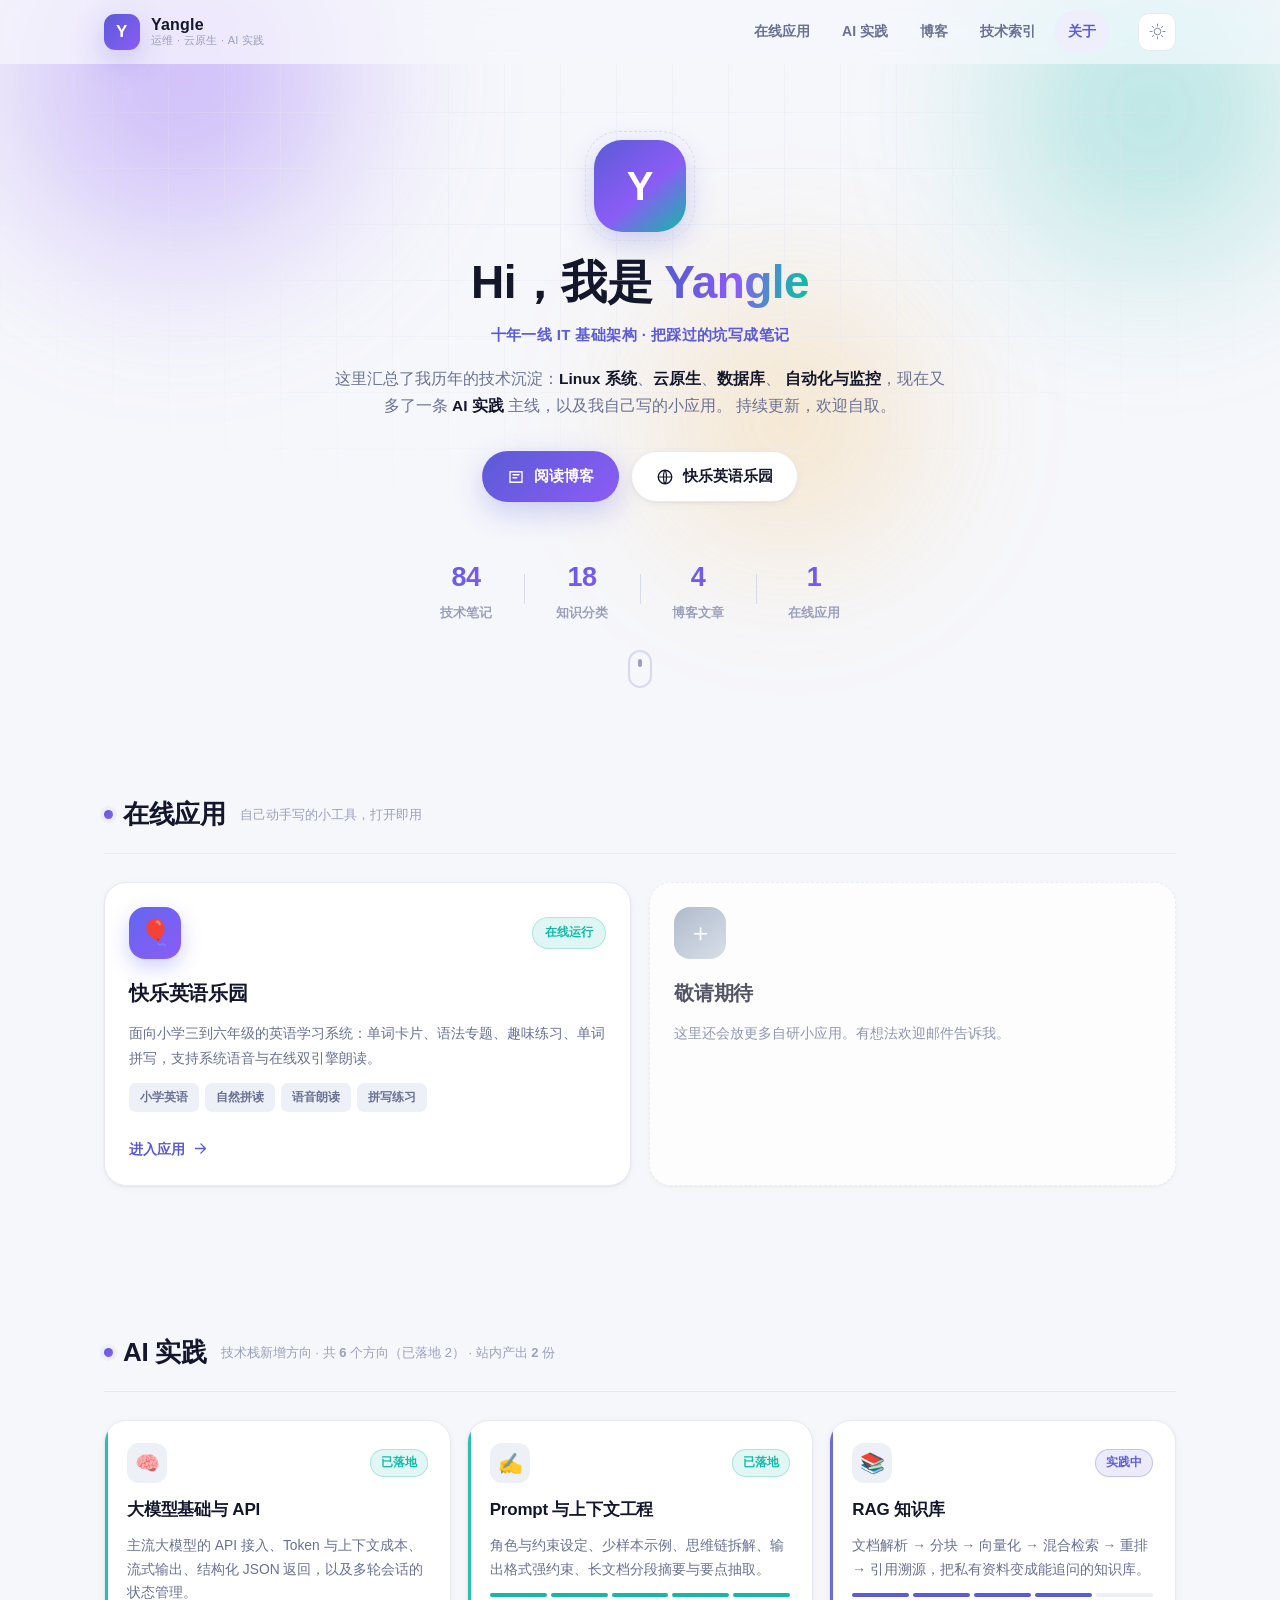
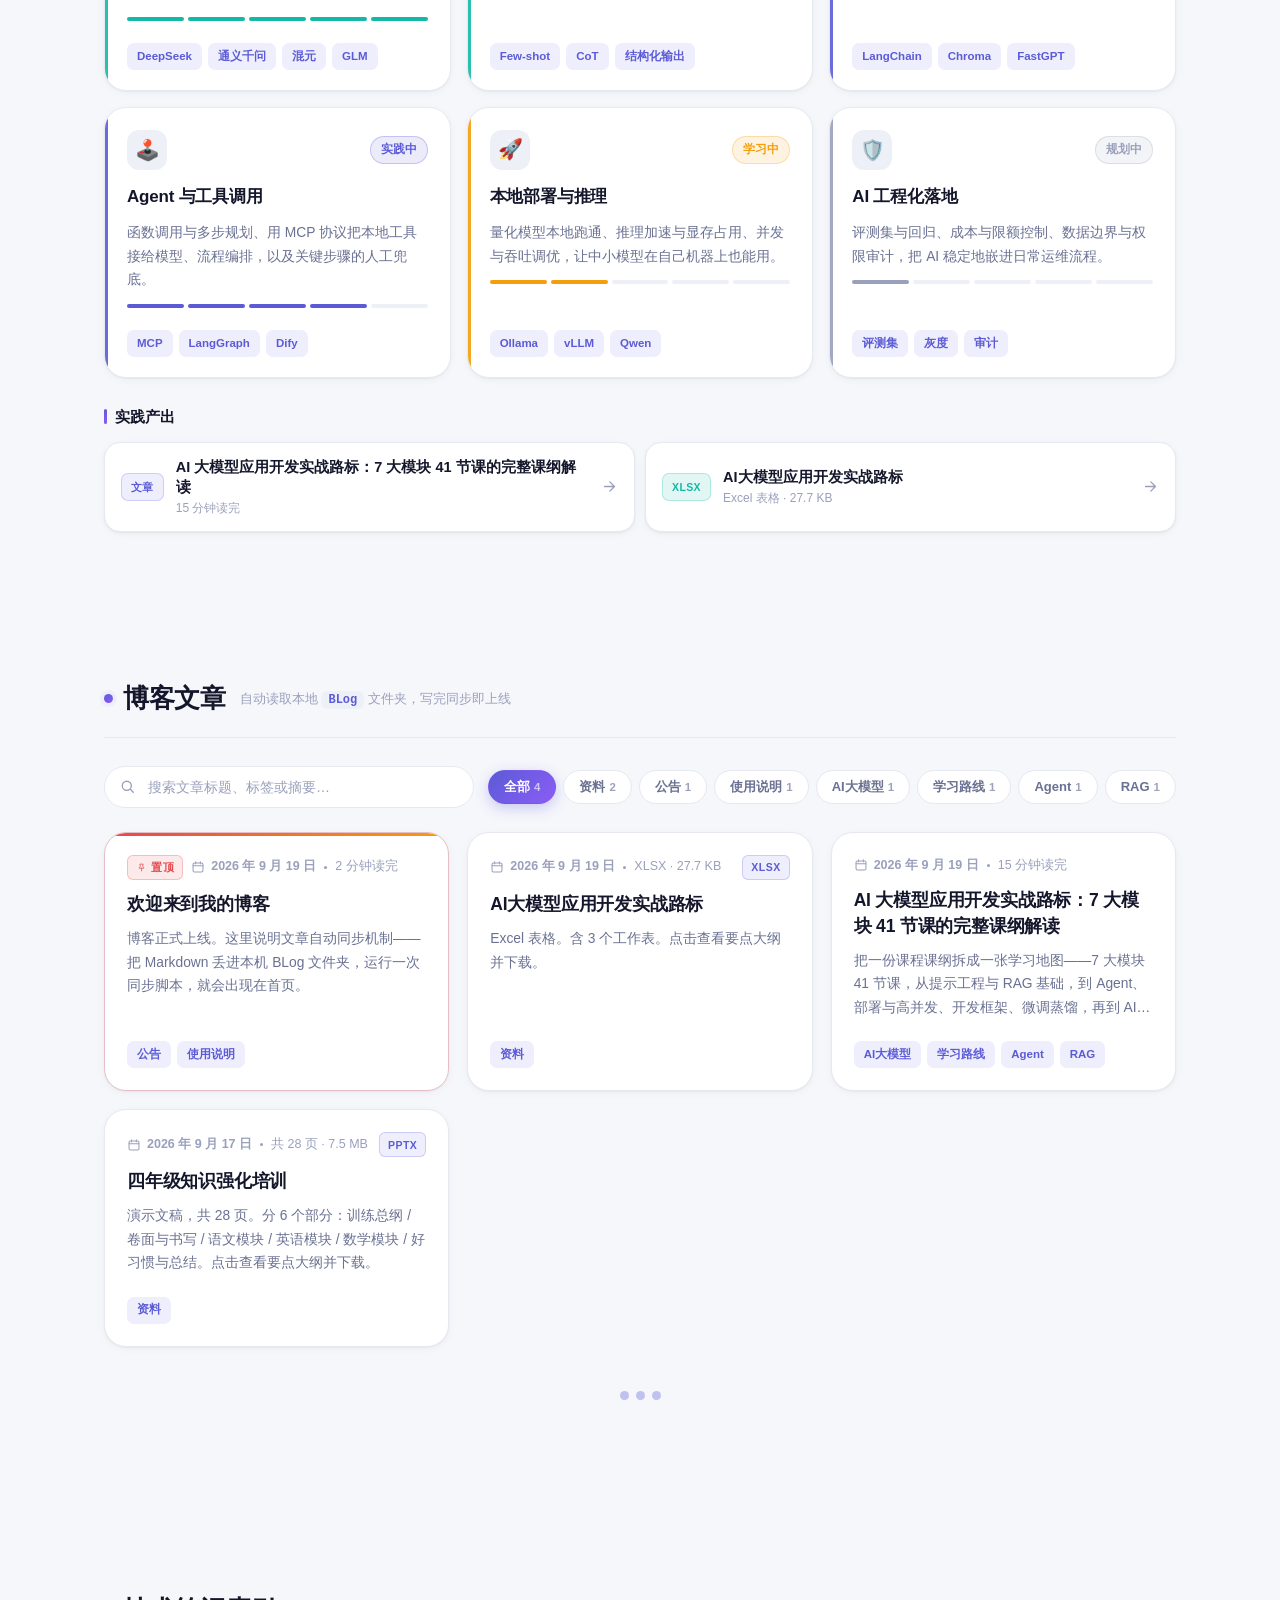
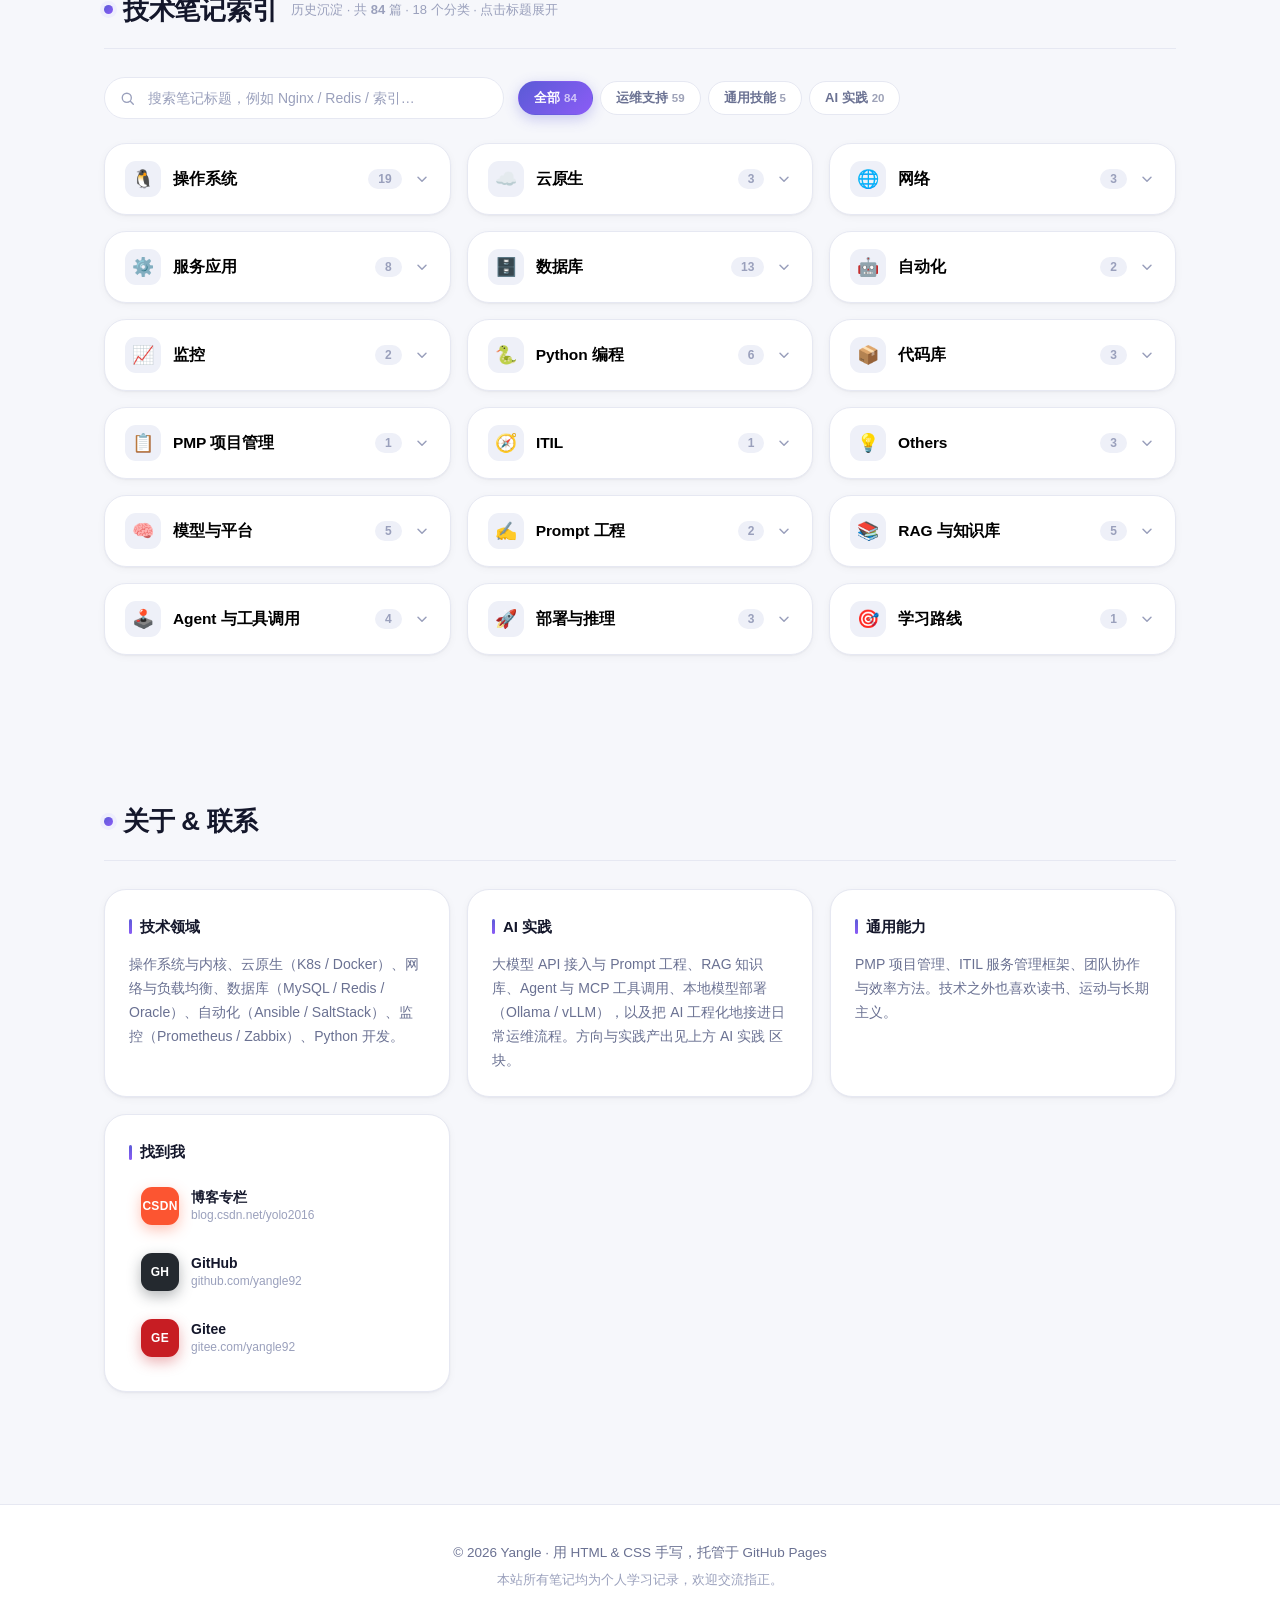
==== commit d2a3358b: "deploy: 更新个人主页与 english/ 站点文件" ====
--- a/index.html
+++ b/index.html
@@ -3,9 +3,9 @@
 <head>
 <meta charset="utf-8">
 <meta name="viewport" content="width=device-width, initial-scale=1, viewport-fit=cover">
-<meta name="description" content="Yangle 的个人主页 —— 运维 / 云原生 / 自动化技术笔记索引，以及在线小应用。">
+<meta name="description" content="Yangle 的个人主页 —— 运维 / 云原生 / 自动化技术笔记索引、AI 实践技术栈，以及在线小应用。">
 <meta name="theme-color" content="#5B5BD6">
-<title>Yangle · 技术笔记与在线应用</title>
+<title>Yangle · 技术笔记、AI 实践与在线应用</title>
 <link rel="icon" href="data:image/svg+xml,%3Csvg xmlns='http://www.w3.org/2000/svg' viewBox='0 0 100 100'%3E%3Crect width='100' height='100' rx='24' fill='%235B5BD6'/%3E%3Ctext x='50' y='70' font-size='58' font-family='sans-serif' font-weight='bold' fill='white' text-anchor='middle'%3EY%3C/text%3E%3C/svg%3E">
 <link rel="stylesheet" href="assets/style.css">
 </head>
@@ -18,11 +18,12 @@
       <span class="brand-mark">Y</span>
       <span class="brand-text">
         <b>Yangle</b>
-        <i>运维 · 云原生 · 自动化</i>
+        <i>运维 · 云原生 · AI 实践</i>
       </span>
     </a>
     <nav class="nav-links">
       <a href="#apps">在线应用</a>
+      <a href="#ai">AI 实践</a>
       <a href="#blog">博客</a>
       <a href="#notes">技术索引</a>
       <a href="#about">关于</a>
@@ -53,7 +54,8 @@
       <p class="tagline">十年一线 IT 基础架构 · 把踩过的坑写成笔记</p>
       <p class="hero-desc">
         这里汇总了我历年的技术沉淀：<b>Linux 系统</b>、<b>云原生</b>、<b>数据库</b>、
-        <b>自动化与监控</b>，以及我自己写的小应用。持续更新，欢迎自取。
+        <b>自动化与监控</b>，现在又多了一条 <b>AI 实践</b> 主线，以及我自己写的小应用。
+        持续更新，欢迎自取。
       </p>
       <div class="hero-actions">
         <a class="btn btn-primary" href="#blog">
@@ -104,6 +106,29 @@
     </div>
   </section>
 
+  <!-- ============ AI 实践（写进技术栈的 AI 主线） ============ -->
+  <section class="section" id="ai">
+    <div class="sec-head">
+      <h2 class="sec-title"><span class="dot"></span>AI 实践</h2>
+      <p class="sec-note" id="aiNote">技术栈新增方向 · 边学边做，产出都沉淀在本站</p>
+    </div>
+
+    <div class="ai-tracks" id="aiTracks"></div>
+
+    <div class="ai-output" id="aiOutput" hidden>
+      <h3 class="ai-output-title">实践产出</h3>
+      <div class="ai-output-list" id="aiOutputList"></div>
+    </div>
+
+    <noscript>
+      <div class="empty">
+        <span class="empty-ico">⚠️</span>
+        <b>浏览器禁用了 JavaScript</b>
+        <p>AI 实践方向与实践产出由脚本渲染，请在浏览器设置中开启 JavaScript 后刷新。</p>
+      </div>
+    </noscript>
+  </section>
+
   <!-- ============ 博客（自动同步） ============ -->
   <section class="section" id="blog">
     <div class="sec-head">
@@ -126,7 +151,14 @@
       <b>还没有匹配的文章</b>
       <p id="blogEmptyText">把写好 Markdown 放进电脑上的 <code>BLog</code> 文件夹，运行一次同步脚本即可自动出现在这里。</p>
     </div>
-    <div class="loading" id="blogLoading"><span></span><span></span><span></span></div>
+    <div class="loading" id="blogLoading" hidden><span></span><span></span><span></span></div>
+    <noscript>
+      <div class="empty">
+        <span class="empty-ico">⚠️</span>
+        <b>浏览器禁用了 JavaScript</b>
+        <p>本站的文章列表与笔记索引需要 JavaScript 才能渲染，请在浏览器设置中开启。</p>
+      </div>
+    </noscript>
   </section>
 
   <!-- ============ 技术笔记索引 ============ -->
@@ -150,6 +182,13 @@
       <b>没有找到匹配的笔记</b>
       <p>换个关键词试试，或点上面的分类标签查看全部。</p>
     </div>
+    <noscript>
+      <div class="empty">
+        <span class="empty-ico">⚠️</span>
+        <b>浏览器禁用了 JavaScript</b>
+        <p>技术笔记索引由脚本渲染，请在浏览器设置中开启 JavaScript 后刷新。</p>
+      </div>
+    </noscript>
   </section>
 
   <!-- ============ 关于 ============ -->
@@ -161,6 +200,10 @@
       <div class="about-card">
         <h3>技术领域</h3>
         <p>操作系统与内核、云原生（K8s / Docker）、网络与负载均衡、数据库（MySQL / Redis / Oracle）、自动化（Ansible / SaltStack）、监控（Prometheus / Zabbix）、Python 开发。</p>
+      </div>
+      <div class="about-card">
+        <h3>AI 实践</h3>
+        <p>大模型 API 接入与 Prompt 工程、RAG 知识库、Agent 与 MCP 工具调用、本地模型部署（Ollama / vLLM），以及把 AI 工程化地接进日常运维流程。方向与实践产出见上方 <a href="#ai">AI 实践</a> 区块。</p>
       </div>
       <div class="about-card">
         <h3>通用能力</h3>
--- a/assets/style.css
+++ b/assets/style.css
@@ -407,6 +407,99 @@
 .app-card--more:hover { transform: none; box-shadow: var(--shadow-sm); border-color: var(--border); }
 .app-card--more:hover::after { opacity: 0; }
 
+/* ---------- 7.5 AI 实践技术栈 ---------- */
+.ai-tracks {
+  display: grid; gap: 16px;
+  grid-template-columns: repeat(auto-fit, minmax(300px, 1fr));
+}
+.ai-track {
+  position: relative; overflow: hidden;
+  display: flex; flex-direction: column; gap: 10px;
+  padding: 22px 22px 20px; border-radius: var(--r-lg);
+  background: var(--surface); border: 1px solid var(--border);
+  box-shadow: var(--shadow-sm);
+  transition: transform .3s var(--ease-out), box-shadow .3s var(--ease), border-color .3s var(--ease);
+  animation: rise .5s var(--ease-out) both;
+}
+/* 左侧竖色带标识掌握程度：已落地=青 / 实践中=主色 / 学习中=琥珀 / 规划中=灰 */
+.ai-track::before {
+  content: ''; position: absolute; left: 0; top: 0; bottom: 0; width: 3px;
+  background: var(--lv, var(--border-strong)); opacity: .9;
+}
+.ai-track:hover { transform: translateY(-5px); box-shadow: var(--shadow-lg); border-color: var(--lv); }
+.ai-track--live     { --lv: var(--accent); }
+.ai-track--doing    { --lv: var(--primary); }
+.ai-track--learning { --lv: var(--amber); }
+.ai-track--todo     { --lv: var(--text-faint); }
+.ai-track-top { display: flex; align-items: center; gap: 10px; }
+.ai-ico {
+  width: 40px; height: 40px; border-radius: 12px; flex: none;
+  display: grid; place-items: center; font-size: 20px;
+  background: var(--bg-soft);
+}
+.ai-level {
+  margin-left: auto; flex: none;
+  padding: 3px 10px; border-radius: 99px;
+  font-size: 11.5px; font-weight: 700; color: var(--lv);
+  background: color-mix(in srgb, var(--lv) 12%, transparent);
+  border: 1px solid color-mix(in srgb, var(--lv) 28%, transparent);
+}
+.ai-track h3 { margin: 2px 0 0; font-size: 17px; font-weight: 800; letter-spacing: -.2px; }
+.ai-track p { margin: 0; font-size: 13.8px; color: var(--text-soft); line-height: 1.72; }
+.ai-meter { display: flex; gap: 4px; margin-top: 2px; }
+.ai-meter i { height: 4px; flex: 1; border-radius: 99px; background: var(--bg-soft); }
+.ai-meter i.on { background: var(--lv); }
+.ai-tools { display: flex; gap: 6px; flex-wrap: wrap; margin-top: auto; padding-top: 12px; }
+.ai-tools span {
+  padding: 3.5px 10px; border-radius: 7px; font-size: 11.5px; font-weight: 700;
+  color: var(--primary); background: var(--primary-soft);
+}
+
+/* 实践产出：站内博客内容里命中 AI 关键词的那些 */
+.ai-output { margin-top: 26px; }
+.ai-output-title {
+  margin: 0 0 12px; font-size: 15px; font-weight: 800;
+  display: flex; align-items: center; gap: 8px;
+}
+.ai-output-title::before {
+  content: ''; width: 3px; height: 15px; border-radius: 99px;
+  background: linear-gradient(var(--primary), var(--primary-2));
+}
+.ai-output-list {
+  display: grid; gap: 10px;
+  grid-template-columns: repeat(auto-fit, minmax(320px, 1fr));
+}
+.ai-out {
+  display: flex; align-items: center; gap: 12px;
+  padding: 14px 16px; border-radius: var(--r);
+  background: var(--surface); border: 1px solid var(--border);
+  box-shadow: var(--shadow-sm);
+  transition: transform .25s var(--ease), border-color .25s var(--ease), box-shadow .25s var(--ease);
+}
+.ai-out:hover { transform: translateY(-3px); border-color: var(--primary); box-shadow: var(--shadow); }
+.ai-out-kind {
+  flex: none; padding: 4px 9px; border-radius: 7px;
+  font-size: 10.5px; font-weight: 800; letter-spacing: .4px;
+  color: var(--primary); background: var(--primary-soft);
+  border: 1px solid color-mix(in srgb, var(--primary) 22%, transparent);
+}
+.ai-out-kind--file {
+  color: var(--accent); background: color-mix(in srgb, var(--accent) 12%, transparent);
+  border-color: color-mix(in srgb, var(--accent) 26%, transparent);
+}
+.ai-out-txt { display: flex; flex-direction: column; gap: 2px; line-height: 1.42; min-width: 0; }
+.ai-out-txt b {
+  font-size: 14.5px; font-weight: 700;
+  display: -webkit-box; -webkit-line-clamp: 2; -webkit-box-orient: vertical; overflow: hidden;
+}
+.ai-out-txt i { font-style: normal; font-size: 12px; color: var(--text-faint); }
+.ai-out-arrow {
+  width: 17px; height: 17px; flex: none; margin-left: auto;
+  stroke: var(--text-faint); fill: none;
+  transition: transform .25s var(--ease), stroke .25s var(--ease);
+}
+.ai-out:hover .ai-out-arrow { stroke: var(--primary); transform: translateX(4px); }
+
 /* ---------- 8. 博客卡片 ---------- */
 .blog-grid {
   display: grid; gap: 18px;
@@ -447,6 +540,35 @@
   padding: 3.5px 10px; border-radius: 7px; font-size: 11.5px; font-weight: 700;
   color: var(--primary); background: var(--primary-soft);
 }
+/* 资料卡片（BLog 里的 PPT / PDF / Word / Excel） */
+.post-card--file .file-badge {
+  margin-left: auto; flex: none;
+  padding: 2.5px 8px; border-radius: 6px;
+  font-size: 10.5px; font-weight: 800; letter-spacing: .5px;
+  color: var(--primary); background: var(--primary-soft);
+  border: 1px solid color-mix(in srgb, var(--primary) 24%, transparent);
+}
+
+/* 置顶文章：顶部色条 + 「置顶」徽标；先后顺序由 blog/index.json 决定 */
+.pin-badge {
+  display: inline-flex; align-items: center; gap: 4px; flex: none;
+  padding: 2.5px 8px; border-radius: 6px;
+  font-size: 10.5px; font-weight: 800; letter-spacing: .6px;
+  color: var(--up);
+  background: color-mix(in srgb, var(--up) 12%, transparent);
+  border: 1px solid color-mix(in srgb, var(--up) 28%, transparent);
+}
+.pin-badge svg { width: 11px; height: 11px; stroke: currentColor; fill: none; }
+.post-card--pinned {
+  position: relative; overflow: hidden;
+  border-color: color-mix(in srgb, var(--up) 26%, var(--border));
+}
+.post-card--pinned::before {
+  content: ''; position: absolute; left: 0; top: 0; right: 0; height: 3px;
+  background: linear-gradient(90deg, var(--up), var(--amber));
+}
+.post-card--pinned:hover { border-color: var(--up); }
+.post-card--pinned .post-card-top { flex-wrap: wrap; row-gap: 6px; }
 
 /* ---------- 9. 技术笔记索引 ---------- */
 .notes-grid {
@@ -632,6 +754,8 @@
 }
 .reader-meta { display: flex; align-items: center; gap: 10px; flex-wrap: wrap; font-size: 13px; color: var(--text-faint); }
 .reader-meta .post-tags { padding: 0; margin: 0; }
+.reader-meta .pin-badge { font-size: 11.5px; padding: 3px 10px; }
+.reader-meta .pin-badge svg { width: 12px; height: 12px; }
 .reader-foot { margin-top: 46px; padding-top: 26px; border-top: 1px solid var(--border); }
 
 /* ---------- 14. Markdown 排版 ---------- */
@@ -693,6 +817,51 @@
 .markdown th { background: var(--bg-soft); font-weight: 800; }
 .markdown tbody tr:nth-child(even) { background: var(--surface-2); }
 .md-empty { color: var(--text-faint); font-style: italic; }
+
+/* ---------- 14b. 资料面板（阅读浮层里的附件） ---------- */
+.file-panel { display: flex; flex-direction: column; gap: 22px; }
+.file-brief {
+  display: flex; align-items: center; gap: 16px;
+  padding: 20px 22px; border-radius: var(--r-lg);
+  background: var(--surface); border: 1px solid var(--border);
+  box-shadow: var(--shadow-sm);
+}
+.file-icon {
+  display: inline-flex; align-items: center; justify-content: center;
+  width: 46px; height: 46px; flex: none; border-radius: 13px;
+  color: var(--primary); background: var(--primary-soft);
+}
+.file-icon svg { width: 24px; height: 24px; stroke: currentColor; fill: none; }
+.file-brief-text { display: flex; flex-direction: column; gap: 4px; min-width: 0; }
+.file-brief-text strong { font-size: 15.5px; font-weight: 800; word-break: break-all; }
+.file-brief-text span { font-size: 13px; color: var(--text-faint); }
+.file-actions { display: flex; gap: 10px; flex-wrap: wrap; }
+.markdown .file-outline-title {
+  margin: 10px 0 0; padding-bottom: 12px;
+  font-size: 15.5px; font-weight: 800; color: var(--text);
+  border-bottom: 1px solid var(--border);
+}
+.file-outline {
+  display: grid; gap: 22px;
+  grid-template-columns: repeat(auto-fill, minmax(300px, 1fr));
+}
+.markdown .file-outline-group h4 {
+  margin: 0 0 11px; font-size: 12.5px; font-weight: 800; letter-spacing: .4px;
+  color: var(--primary);
+}
+.markdown .file-outline-list {
+  margin: 0; padding: 0; list-style: none;
+  display: flex; flex-direction: column; gap: 7px;
+}
+.markdown .file-outline-list li {
+  display: flex; gap: 9px; margin: 0;
+  font-size: 13.5px; line-height: 1.6; color: var(--text-soft);
+}
+.file-outline-n {
+  flex: none; min-width: 30px; padding-top: 1px;
+  font-size: 11.5px; font-weight: 700; color: var(--text-faint);
+  font-variant-numeric: tabular-nums;
+}
 
 /* ---------- 15. 响应式 ---------- */
 @media (max-width: 860px) {
@@ -713,7 +882,11 @@
   .stats { gap: 14px 0; }
   .stats li { min-width: 0; flex: 1 1 44%; padding: 0 10px; }
   .stats li:nth-child(3)::before { display: none; }
-  .blog-grid, .notes-grid, .app-grid, .about-grid { grid-template-columns: 1fr; }
+  .blog-grid, .notes-grid, .app-grid, .about-grid,
+  .ai-tracks, .ai-output-list { grid-template-columns: 1fr; }
+  .ai-out-txt b { -webkit-line-clamp: 3; }
+  .file-outline { grid-template-columns: 1fr; }
+  .file-actions .btn { flex: 1 1 100%; justify-content: center; }
   .progress { width: 56px; }
 }
 
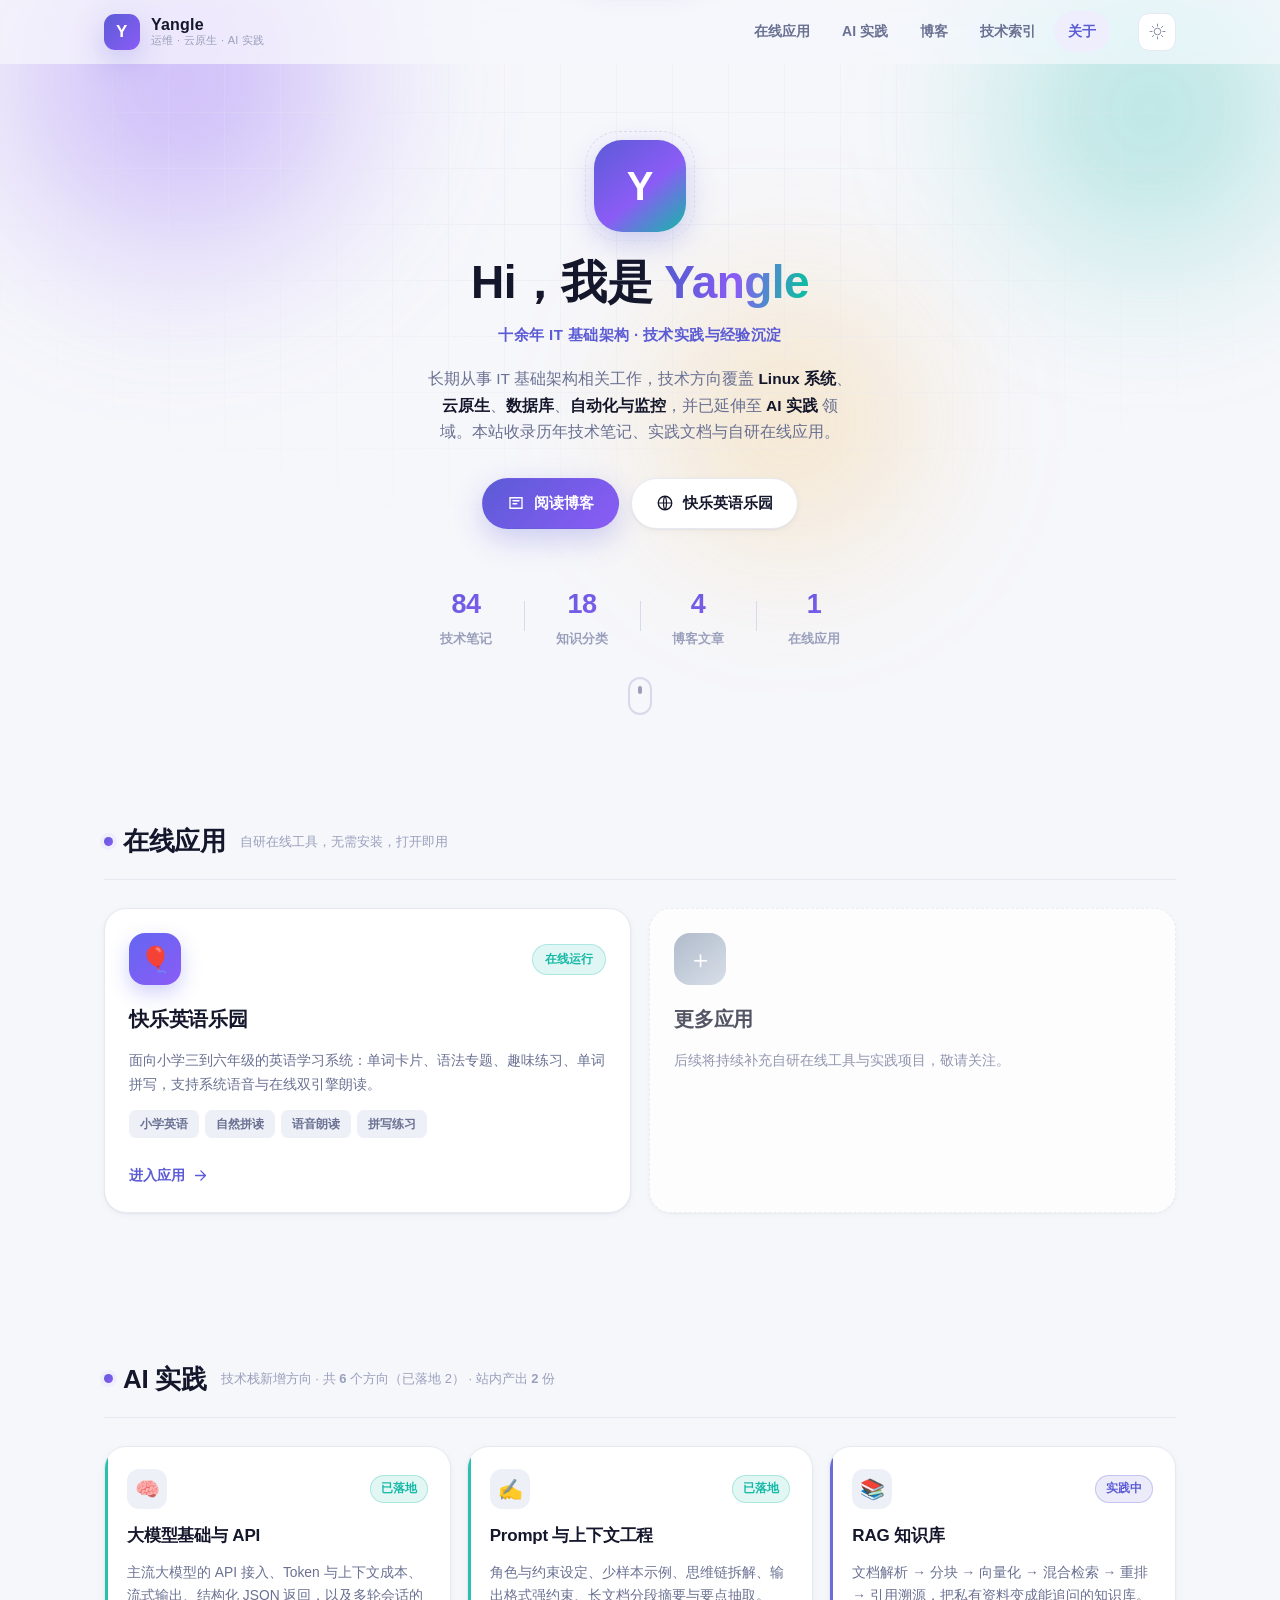
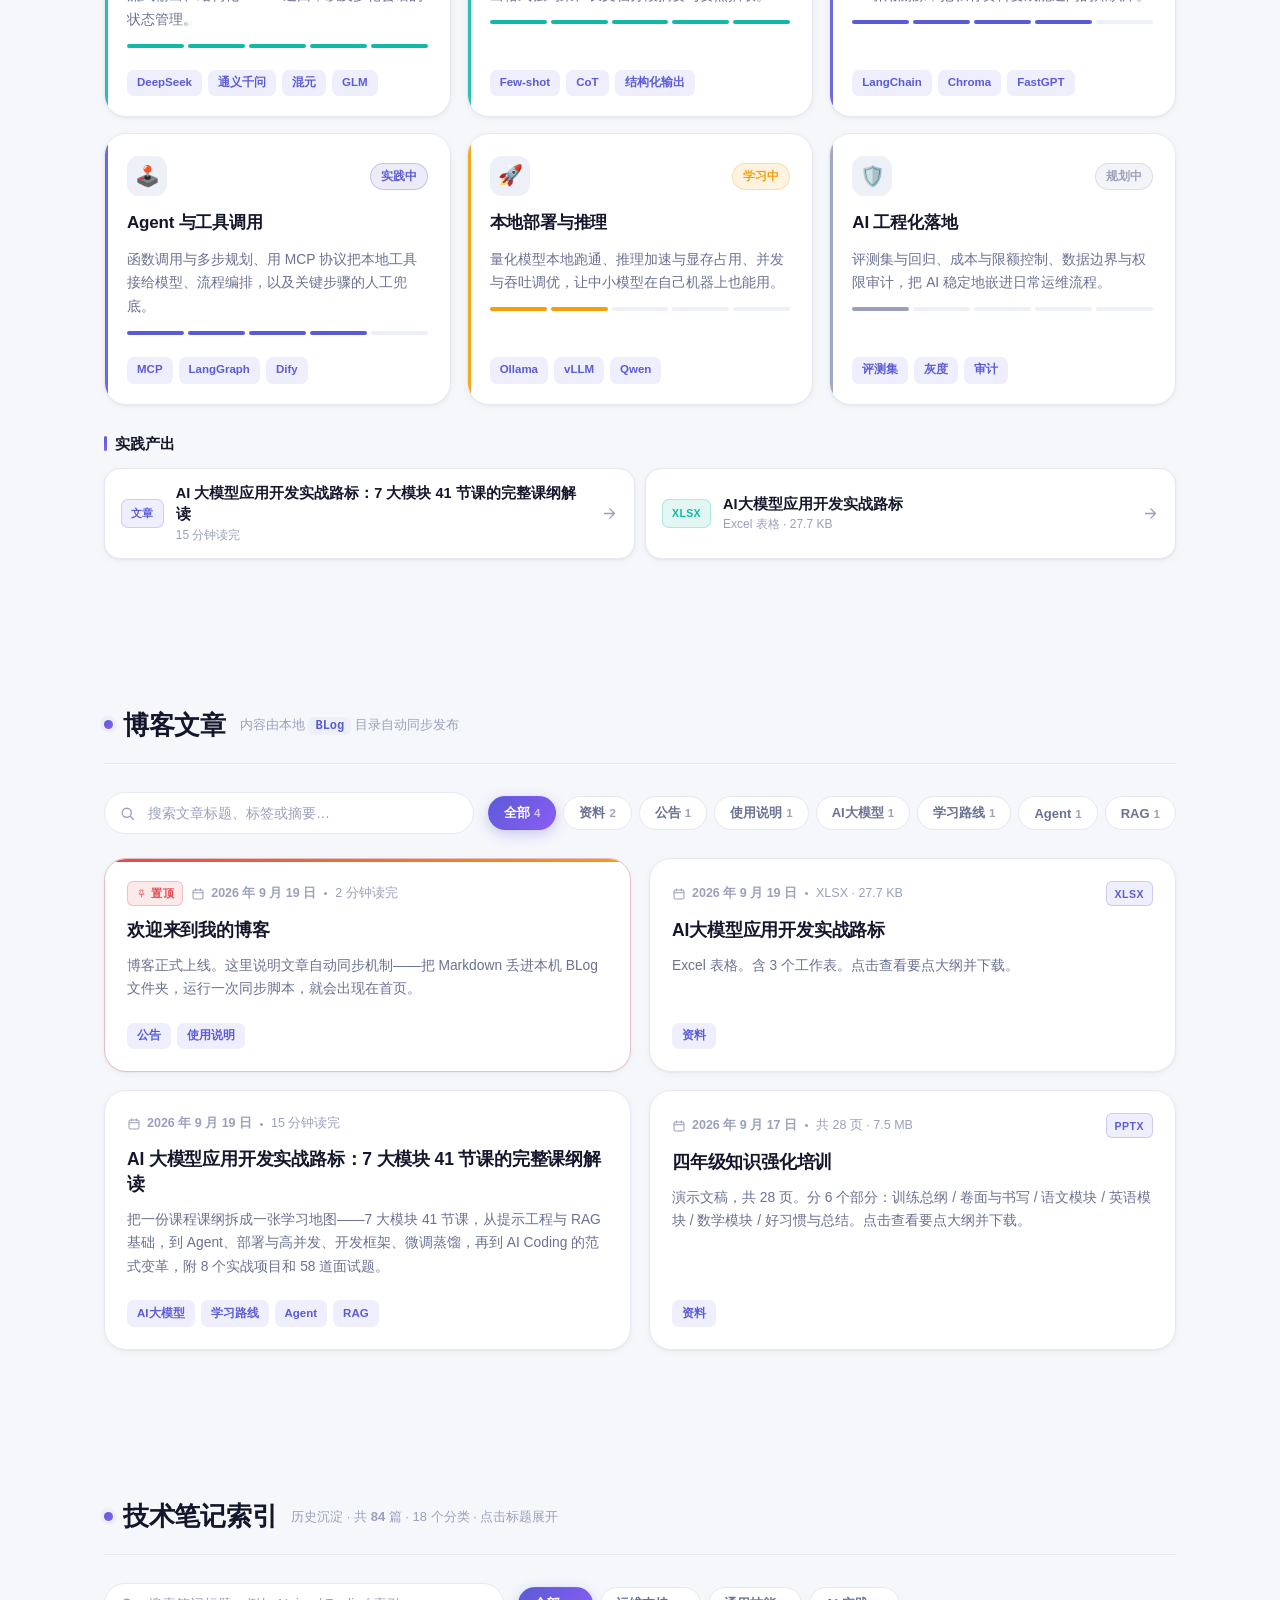
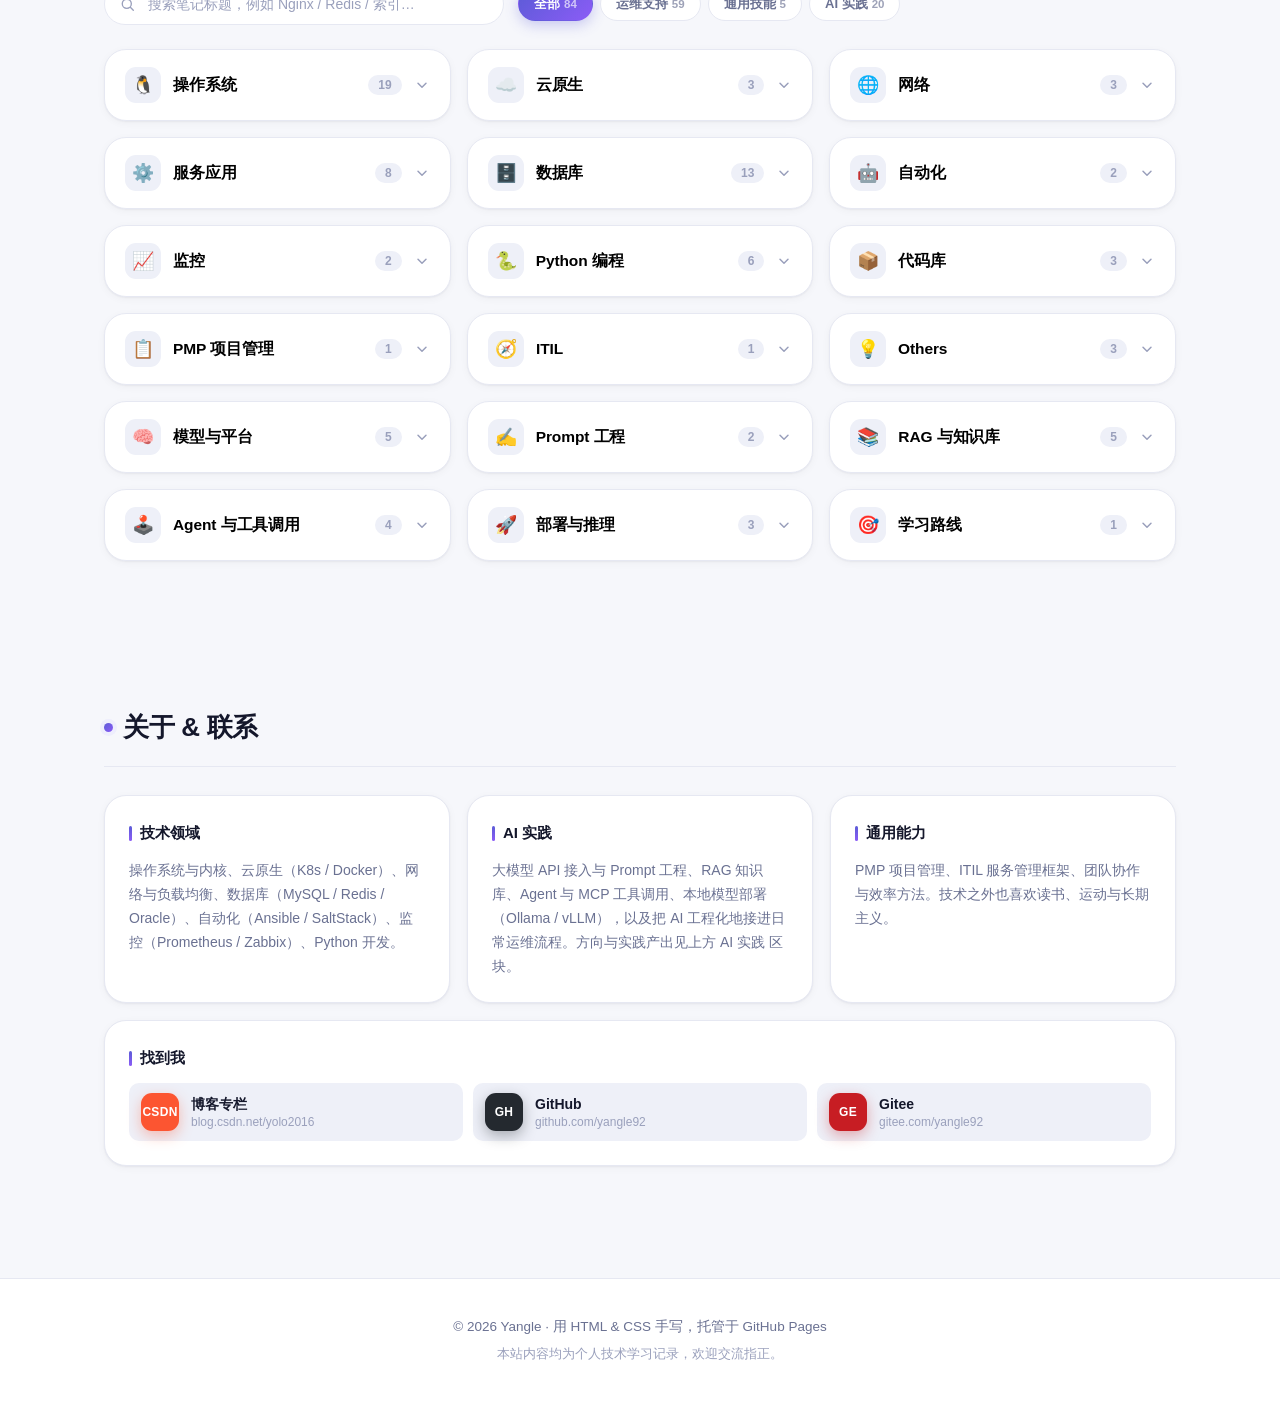
==== commit f59466c5: "deploy: 更新个人主页与 english/ 站点文件" ====
--- a/index.html
+++ b/index.html
@@ -3,13 +3,15 @@
 <head>
 <meta charset="utf-8">
 <meta name="viewport" content="width=device-width, initial-scale=1, viewport-fit=cover">
-<meta name="description" content="Yangle 的个人主页 —— 运维 / 云原生 / 自动化技术笔记索引、AI 实践技术栈，以及在线小应用。">
+<meta name="description" content="Yangle 的个人主页 —— 十余年 IT 基础架构经验沉淀：Linux、云原生、数据库、自动化与监控技术笔记，AI 实践方向，以及自研在线应用。">
 <meta name="theme-color" content="#5B5BD6">
 <title>Yangle · 技术笔记、AI 实践与在线应用</title>
 <link rel="icon" href="data:image/svg+xml,%3Csvg xmlns='http://www.w3.org/2000/svg' viewBox='0 0 100 100'%3E%3Crect width='100' height='100' rx='24' fill='%235B5BD6'/%3E%3Ctext x='50' y='70' font-size='58' font-family='sans-serif' font-weight='bold' fill='white' text-anchor='middle'%3EY%3C/text%3E%3C/svg%3E">
 <link rel="stylesheet" href="assets/style.css">
 </head>
 <body>
+
+<a class="skip-link" href="#top">跳到主要内容</a>
 
 <!-- ============ 顶部导航 ============ -->
 <header class="nav" id="nav">
@@ -51,12 +53,9 @@
         <i class="ring"></i>
       </div>
       <h1>Hi，我是 <em>Yangle</em></h1>
-      <p class="tagline">十年一线 IT 基础架构 · 把踩过的坑写成笔记</p>
-      <p class="hero-desc">
-        这里汇总了我历年的技术沉淀：<b>Linux 系统</b>、<b>云原生</b>、<b>数据库</b>、
-        <b>自动化与监控</b>，现在又多了一条 <b>AI 实践</b> 主线，以及我自己写的小应用。
-        持续更新，欢迎自取。
-      </p>
+      <p class="tagline">十余年 IT 基础架构 · 技术实践与经验沉淀</p>
+      <!-- 注意：技术方向之间不能有源码换行 —— 换行会在中文里渲染成空格，出现「云原生、 数据库」这种缝隙 -->
+      <p class="hero-desc">长期从事 IT 基础架构相关工作，技术方向覆盖 <b>Linux 系统</b>、<b>云原生</b>、<b>数据库</b>、<b>自动化与监控</b>，并已延伸至 <b>AI 实践</b> 领域。本站收录历年技术笔记、实践文档与自研在线应用。</p>
       <div class="hero-actions">
         <a class="btn btn-primary" href="#blog">
           <svg viewBox="0 0 24 24" aria-hidden="true"><path d="M4 5h16v14H4z" fill="none" stroke-width="1.8"/><path d="M8 9h8M8 13h5" stroke-width="1.8" stroke-linecap="round"/></svg>
@@ -81,7 +80,7 @@
   <section class="section" id="apps">
     <div class="sec-head">
       <h2 class="sec-title"><span class="dot"></span>在线应用</h2>
-      <p class="sec-note">自己动手写的小工具，打开即用</p>
+      <p class="sec-note">自研在线工具，无需安装，打开即用</p>
     </div>
     <div class="app-grid">
       <a class="app-card" href="english/">
@@ -100,8 +99,8 @@
       </a>
       <div class="app-card app-card--more">
         <div class="app-card-top"><span class="app-icon" style="--c1:#94A3B8;--c2:#CBD5E1">＋</span></div>
-        <h3>敬请期待</h3>
-        <p>这里还会放更多自研小应用。有想法欢迎邮件告诉我。</p>
+        <h3>更多应用</h3>
+        <p>后续将持续补充自研在线工具与实践项目，敬请关注。</p>
       </div>
     </div>
   </section>
@@ -110,7 +109,7 @@
   <section class="section" id="ai">
     <div class="sec-head">
       <h2 class="sec-title"><span class="dot"></span>AI 实践</h2>
-      <p class="sec-note" id="aiNote">技术栈新增方向 · 边学边做，产出都沉淀在本站</p>
+      <p class="sec-note" id="aiNote">技术栈方向 · 学习与工程实践并重，成果沉淀于本站</p>
     </div>
 
     <div class="ai-tracks" id="aiTracks"></div>
@@ -133,7 +132,7 @@
   <section class="section" id="blog">
     <div class="sec-head">
       <h2 class="sec-title"><span class="dot"></span>博客文章</h2>
-      <p class="sec-note">自动读取本地 <code>BLog</code> 文件夹，写完同步即上线</p>
+      <p class="sec-note">内容由本地 <code>BLog</code> 目录自动同步发布</p>
     </div>
 
     <div class="toolbar">
@@ -149,7 +148,7 @@
     <div class="empty" id="blogEmpty" hidden>
       <span class="empty-ico">📭</span>
       <b>还没有匹配的文章</b>
-      <p id="blogEmptyText">把写好 Markdown 放进电脑上的 <code>BLog</code> 文件夹，运行一次同步脚本即可自动出现在这里。</p>
+      <p id="blogEmptyText">把写好的 Markdown 放入电脑上的 <code>BLog</code> 目录，运行一次同步脚本即可自动出现在这里。</p>
     </div>
     <div class="loading" id="blogLoading" hidden><span></span><span></span><span></span></div>
     <noscript>
@@ -165,7 +164,7 @@
   <section class="section" id="notes">
     <div class="sec-head">
       <h2 class="sec-title"><span class="dot"></span>技术笔记索引</h2>
-      <p class="sec-note">历史沉淀 · 按主题分类，点击直达原文</p>
+      <p class="sec-note">多年技术笔记 · 按主题分类，点击展开</p>
     </div>
 
     <div class="toolbar">
@@ -180,7 +179,7 @@
     <div class="empty" id="notesEmpty" hidden>
       <span class="empty-ico">🔍</span>
       <b>没有找到匹配的笔记</b>
-      <p>换个关键词试试，或点上面的分类标签查看全部。</p>
+      <p>请更换关键词，或点选上方的分类标签查看全部。</p>
     </div>
     <noscript>
       <div class="empty">
@@ -234,7 +233,7 @@
 <footer class="footer">
   <div class="footer-inner">
     <p>© <span id="year">2026</span> Yangle · 用 HTML &amp; CSS 手写，托管于 GitHub Pages</p>
-    <p class="footer-sub">本站所有笔记均为个人学习记录，欢迎交流指正。</p>
+    <p class="footer-sub">本站内容均为个人技术学习记录，欢迎交流指正。</p>
   </div>
 </footer>
 
--- a/assets/style.css
+++ b/assets/style.css
@@ -35,6 +35,9 @@
 
   --nav-h: 64px;
   --maxw:  1120px;
+  /* 全站卡片栅格的统一最小列宽：各区块共用同一个值，
+     同一视口下不会出现「这个区块 3 列 311px、那个区块 2 列 474px」的节奏错位 */
+  --card-min: 320px;
 
   --ease: cubic-bezier(.22,.61,.36,1);
   --ease-out: cubic-bezier(.16,1,.3,1);
@@ -86,6 +89,11 @@
 
 ::selection { background: var(--primary); color: #fff; }
 
+/* hidden 必须真的隐藏：UA 的 [hidden]{display:none} 特异性极低，
+   作者样式里的 display:flex（如 .loading）会把它盖掉，元素就永远显示。
+   这里统一兜一道，避免以后再踩。 */
+[hidden] { display: none !important; }
+
 /* 滚动条 */
 ::-webkit-scrollbar { width: 10px; height: 10px; }
 ::-webkit-scrollbar-track { background: transparent; }
@@ -96,6 +104,18 @@
 ::-webkit-scrollbar-thumb:hover { background: var(--text-faint); }
 
 /* ---------- 3. 导航 ---------- */
+/* 键盘 / 读屏用户跳过导航直达主内容：平时藏在视口上方，聚焦时滑出 */
+.skip-link {
+  position: fixed; left: 50%; top: 8px; z-index: 100;
+  transform: translate(-50%, -180%);
+  padding: 10px 20px; border-radius: 99px;
+  background: var(--primary); color: #fff;
+  font-size: 13.5px; font-weight: 700;
+  box-shadow: var(--glow);
+  transition: transform .22s var(--ease-out);
+}
+.skip-link:focus { transform: translate(-50%, 0); }
+
 .nav {
   position: fixed; inset: 0 0 auto 0; height: var(--nav-h); z-index: 60;
   background: color-mix(in srgb, var(--bg) 72%, transparent);
@@ -228,9 +248,12 @@
 .hero-desc {
   margin: 0 auto 32px; max-width: 620px; font-size: 15.5px;
   color: var(--text-soft);
+  /* 居中排版的段落用平衡断行：避免末行只剩「应用。」这类两三个字的孤字行 */
+  text-wrap: balance;
   animation: rise .8s .14s var(--ease-out) both;
 }
-.hero-desc b { color: var(--text); font-weight: 700; }
+/* 技术方向不被断行拆开（如「自动化与监控」被折成「自动化与监」/「控」） */
+.hero-desc b { color: var(--text); font-weight: 700; white-space: nowrap; }
 @keyframes rise {
   from { opacity: 0; transform: translateY(18px); }
   to   { opacity: 1; transform: none; }
@@ -358,7 +381,7 @@
 /* ---------- 7. 在线应用卡片 ---------- */
 .app-grid {
   display: grid; gap: 18px;
-  grid-template-columns: repeat(auto-fit, minmax(320px, 1fr));
+  grid-template-columns: repeat(auto-fit, minmax(var(--card-min), 1fr));
 }
 .app-card {
   position: relative; overflow: hidden;
@@ -410,7 +433,7 @@
 /* ---------- 7.5 AI 实践技术栈 ---------- */
 .ai-tracks {
   display: grid; gap: 16px;
-  grid-template-columns: repeat(auto-fit, minmax(300px, 1fr));
+  grid-template-columns: repeat(auto-fit, minmax(var(--card-min), 1fr));
 }
 .ai-track {
   position: relative; overflow: hidden;
@@ -503,8 +526,11 @@
 /* ---------- 8. 博客卡片 ---------- */
 .blog-grid {
   display: grid; gap: 18px;
-  grid-template-columns: repeat(auto-fill, minmax(320px, 1fr));
-}
+  grid-template-columns: repeat(auto-fill, minmax(var(--card-min), 1fr));
+}
+/* 文章数满足「3 列会空出 2 格、2 列正好排满」（4 / 10 / 16…）时改两列，
+   避免末行只挂一张卡、右侧空出约 2/3 行的空白。类名由 initBlog() 按当前列表长度挂上 */
+.blog-grid--duo { grid-template-columns: repeat(2, minmax(0, 1fr)); }
 .post-card {
   display: flex; flex-direction: column; gap: 10px;
   padding: 22px; border-radius: var(--r-lg);
@@ -573,7 +599,7 @@
 /* ---------- 9. 技术笔记索引 ---------- */
 .notes-grid {
   display: grid; gap: 16px;
-  grid-template-columns: repeat(auto-fill, minmax(340px, 1fr));
+  grid-template-columns: repeat(auto-fill, minmax(var(--card-min), 1fr));
 }
 .note-cat {
   border-radius: var(--r-lg); overflow: hidden;
@@ -634,10 +660,14 @@
 .note-link:hover .ext { opacity: .7; }
 
 /* ---------- 10. 关于 & 快捷链接 ---------- */
+/* 三张信息卡排满一行（auto-fit 在 1120 容器下只会排出 3 列，
+   第四张卡会掉到第二行独占一格、右侧留大片空洞），
+   故显式三列，并让「找到我」横跨整行，与上方三卡一一对齐 */
 .about-grid {
   display: grid; gap: 17px;
-  grid-template-columns: repeat(auto-fit, minmax(300px, 1fr));
-}
+  grid-template-columns: repeat(3, minmax(0, 1fr));
+}
+.about-card--links { grid-column: 1 / -1; }
 .about-card {
   padding: 24px; border-radius: var(--r-lg);
   background: var(--surface); border: 1px solid var(--border);
@@ -652,13 +682,15 @@
   background: linear-gradient(var(--primary), var(--primary-2));
 }
 .about-card p { margin: 0; font-size: 14px; color: var(--text-soft); }
-.quick-links { display: flex; flex-direction: column; gap: 8px; }
+/* 联系条横排三等分：每格是一块等宽联系块，与上方三张卡同频 */
+.quick-links { display: grid; grid-template-columns: repeat(3, minmax(0, 1fr)); gap: 10px; }
 .quick-links a {
   display: flex; align-items: center; gap: 12px;
   padding: 10px 12px; border-radius: var(--r-sm);
+  background: var(--bg-soft);
   transition: background .2s var(--ease), transform .2s var(--ease);
 }
-.quick-links a:hover { background: var(--bg-soft); transform: translateX(4px); }
+.quick-links a:hover { background: var(--primary-soft); transform: translateY(-2px); }
 .ql-ico {
   width: 38px; height: 38px; border-radius: 11px; flex: none;
   display: grid; place-items: center; font-size: 12px; font-weight: 800;
@@ -667,7 +699,10 @@
 }
 .ql-txt { display: flex; flex-direction: column; line-height: 1.35; min-width: 0; }
 .ql-txt b { font-size: 14px; font-weight: 700; }
-.ql-txt i { font-style: normal; font-size: 12px; color: var(--text-faint); }
+.ql-txt i {
+  font-style: normal; font-size: 12px; color: var(--text-faint);
+  white-space: nowrap; overflow: hidden; text-overflow: ellipsis;
+}
 
 /* ---------- 11. 空态 / 加载 ---------- */
 .empty {
@@ -864,9 +899,35 @@
 }
 
 /* ---------- 15. 响应式 ---------- */
+@media (max-width: 1101px) {
+  /* 两列：四张卡按 2×2 排满，避免出现"半行空洞"。
+     断点取 1101 而不是 1000 —— 容器要 1054px 以上三列才排得下每张 340px 的信息卡，
+     低于此宽度还硬排三列会把卡片压到 311px（比全站最小列宽还窄），
+     与同屏的两列博客 / 笔记区形成节奏错位。
+     联系条回到普通格子，内部三格收窄（只留平台名），
+     高度贴近同排的信息卡，不再拖出一条空白 */
+  .about-grid { grid-template-columns: repeat(2, minmax(0, 1fr)); }
+  .about-card--links { grid-column: auto; }
+  .quick-links { grid-template-columns: repeat(3, minmax(0, 1fr)); gap: 8px; }
+  .quick-links a { padding: 8px; gap: 8px; }
+  .ql-ico { width: 32px; height: 32px; border-radius: 9px; font-size: 11px; }
+  .ql-txt i { display: none; }
+}
 @media (max-width: 860px) {
-  .nav-links { display: none; }
-  .nav-inner { gap: 12px; }
+  /* 手机上不再把导航整块隐藏（那样页面上就没有任何区块跳转入口了），
+     改成可横向滑动的胶囊条；容器占满余下宽度，右侧渐隐提示还能继续滑 */
+  .nav-inner { gap: 10px; padding: 0 16px; }
+  .nav-links {
+    flex: 1 1 auto; min-width: 0; margin-left: 10px;
+    flex-wrap: nowrap; gap: 2px;
+    overflow-x: auto; overscroll-behavior-x: contain;
+    -webkit-overflow-scrolling: touch;
+    scrollbar-width: none; -ms-overflow-style: none;
+    mask-image: linear-gradient(90deg, #000 0, #000 calc(100% - 18px), transparent 100%);
+    -webkit-mask-image: linear-gradient(90deg, #000 0, #000 calc(100% - 18px), transparent 100%);
+  }
+  .nav-links::-webkit-scrollbar { display: none; }
+  .nav-links a { flex: none; padding: 7px 12px; font-size: 13px; }
   .section { padding: 56px 20px; }
   .hero { padding: calc(var(--nav-h) + 52px) 20px 76px; }
   .stats li { min-width: 92px; padding: 0 14px; }
@@ -875,6 +936,13 @@
   .reader-scroll { padding: 28px 22px 60px; }
   .toolbar { gap: 10px; }
   .search { max-width: 100%; flex-basis: 100%; }
+}
+@media (max-width: 720px) {
+  /* 单列：卡片纵向堆叠互不影响，联系条回到竖排列表并还原尺寸与网址 */
+  .about-grid, .quick-links { grid-template-columns: 1fr; }
+  .quick-links a { padding: 10px 12px; gap: 12px; }
+  .ql-ico { width: 38px; height: 38px; border-radius: 11px; font-size: 12px; }
+  .ql-txt i { display: block; }
 }
 @media (max-width: 480px) {
   .brand-text i { display: none; }
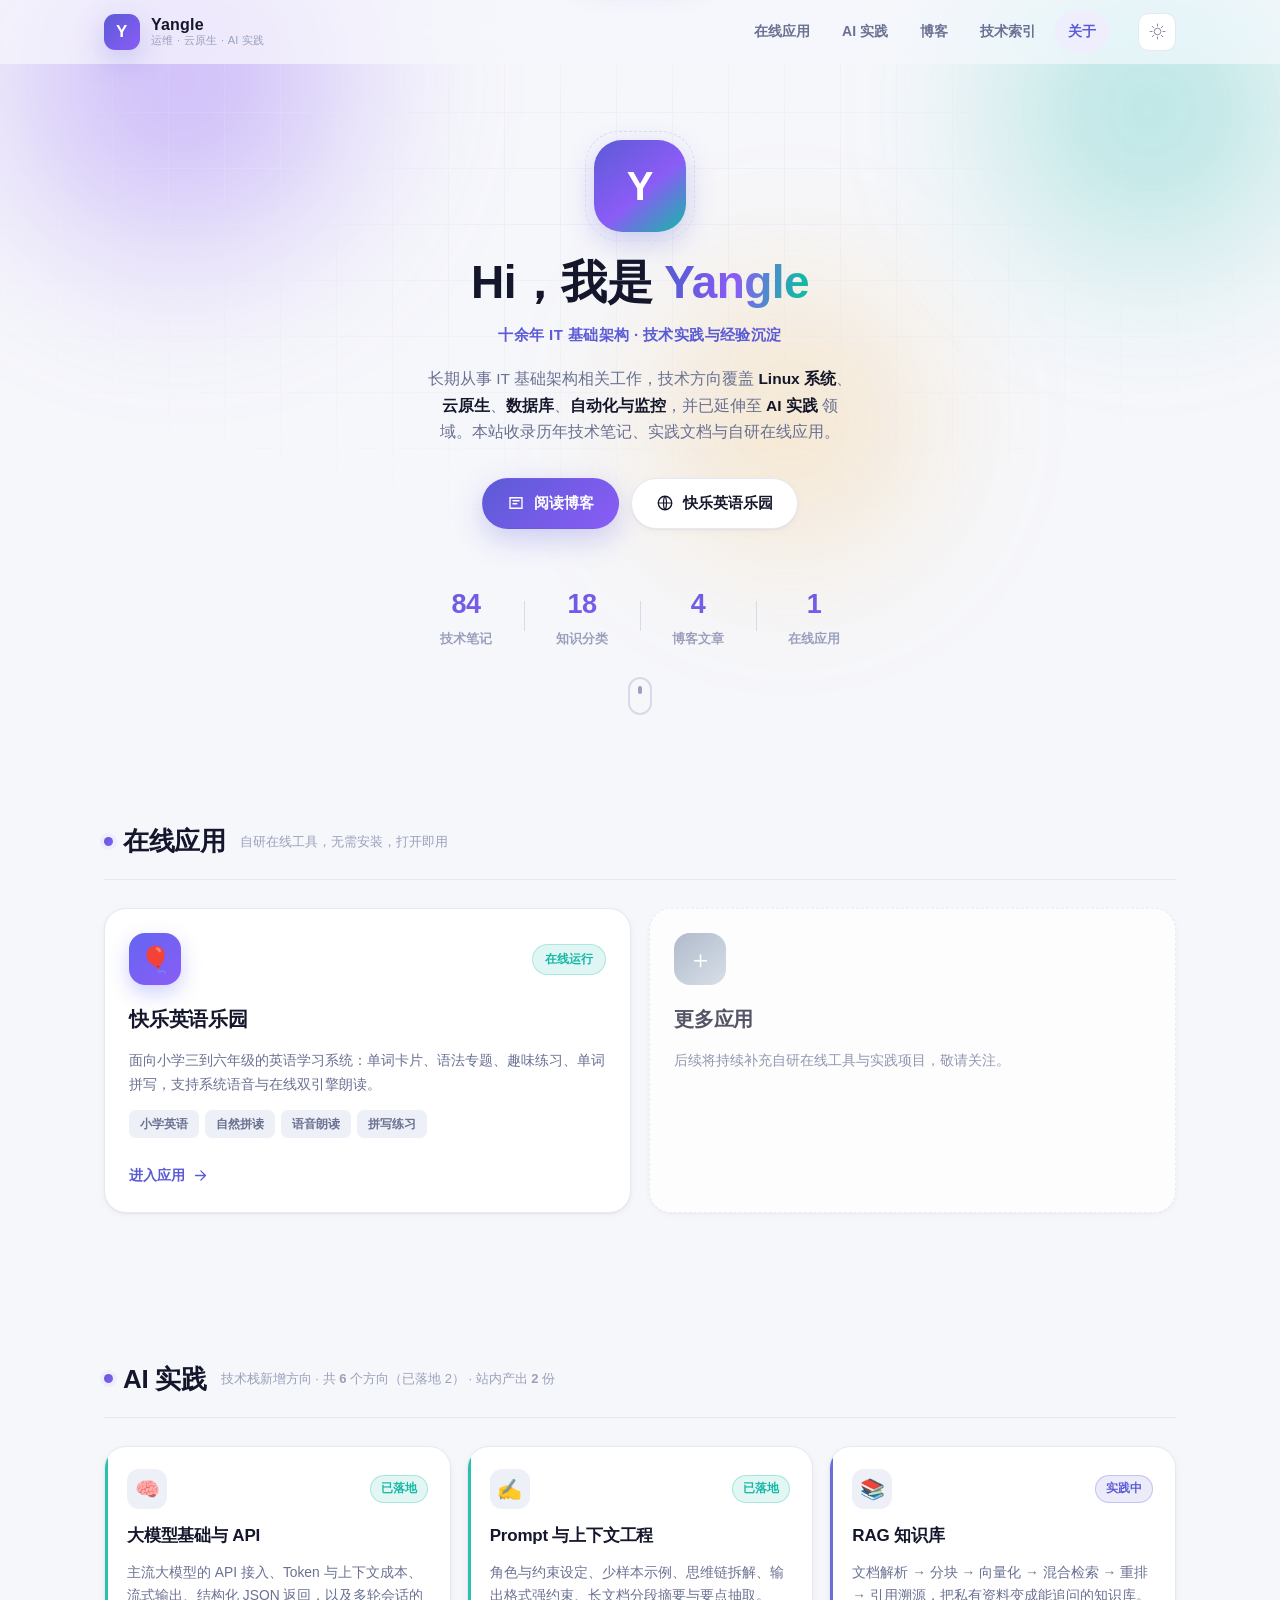
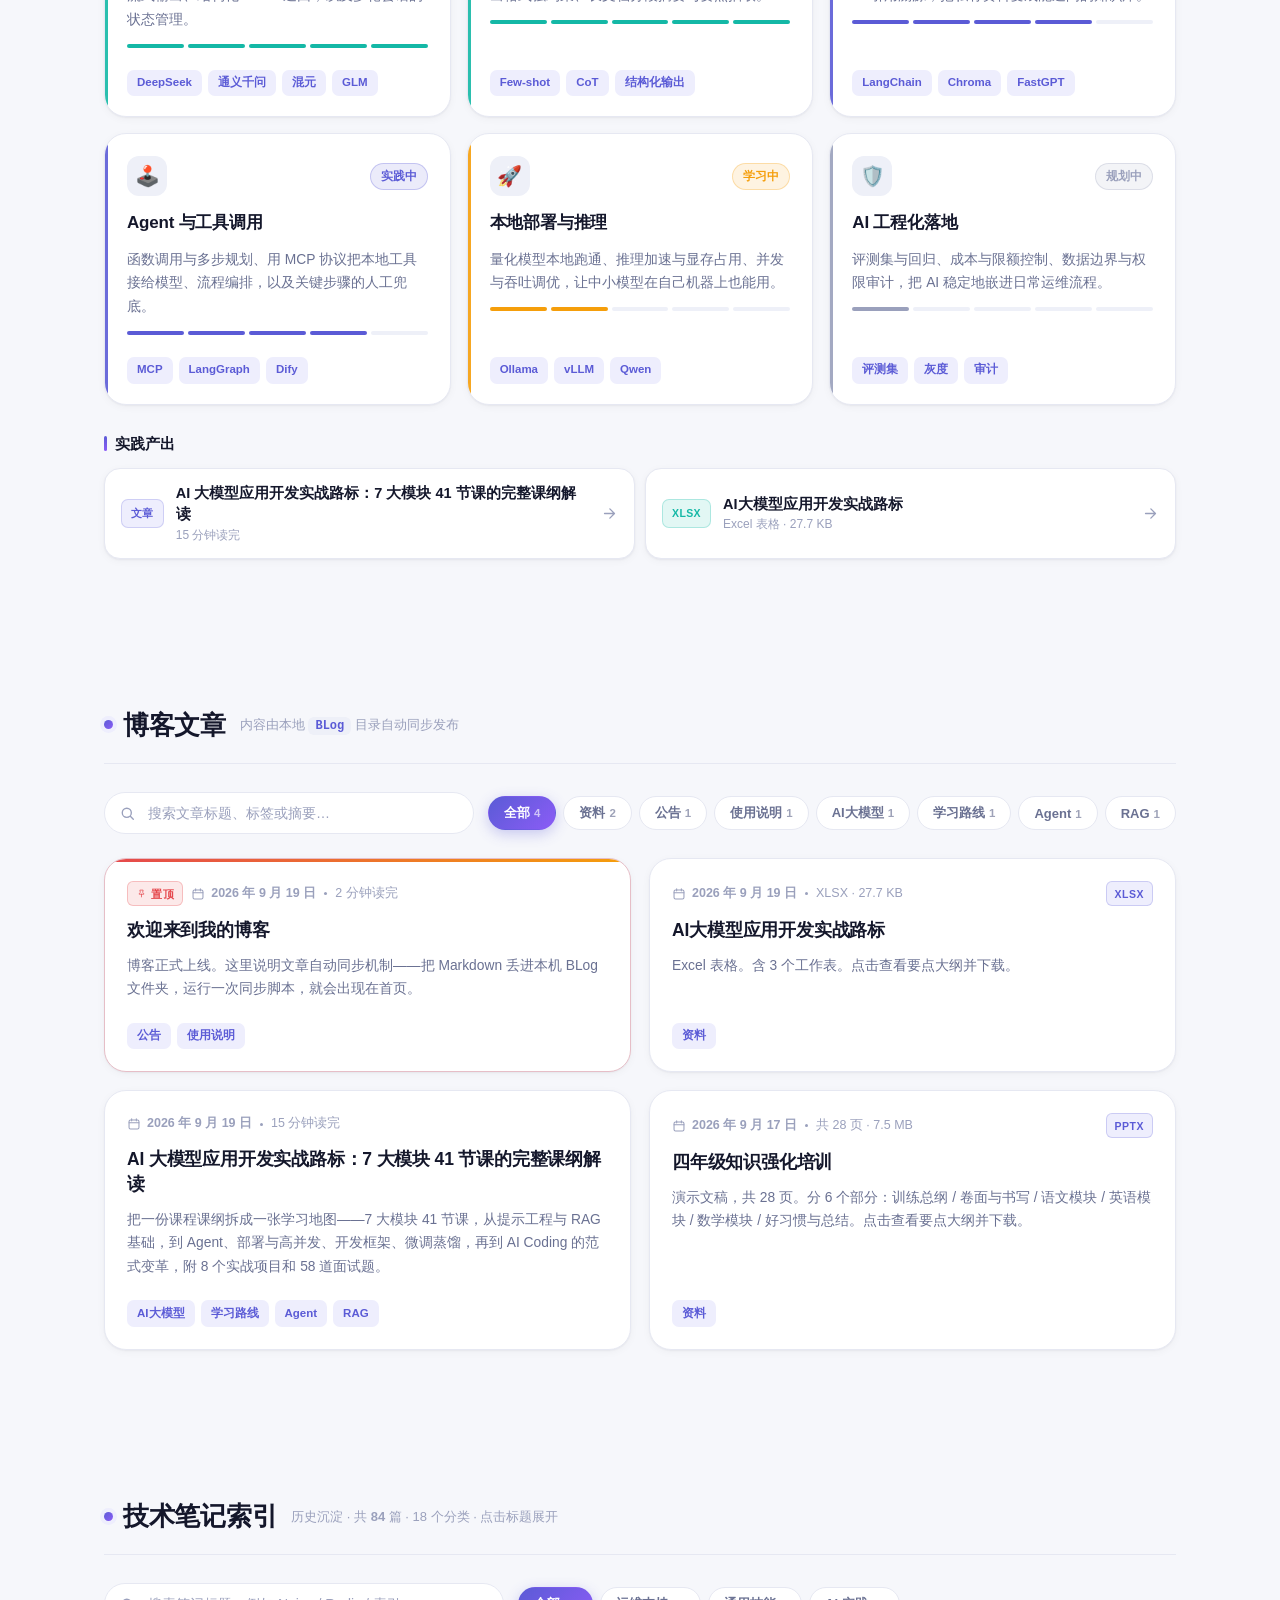
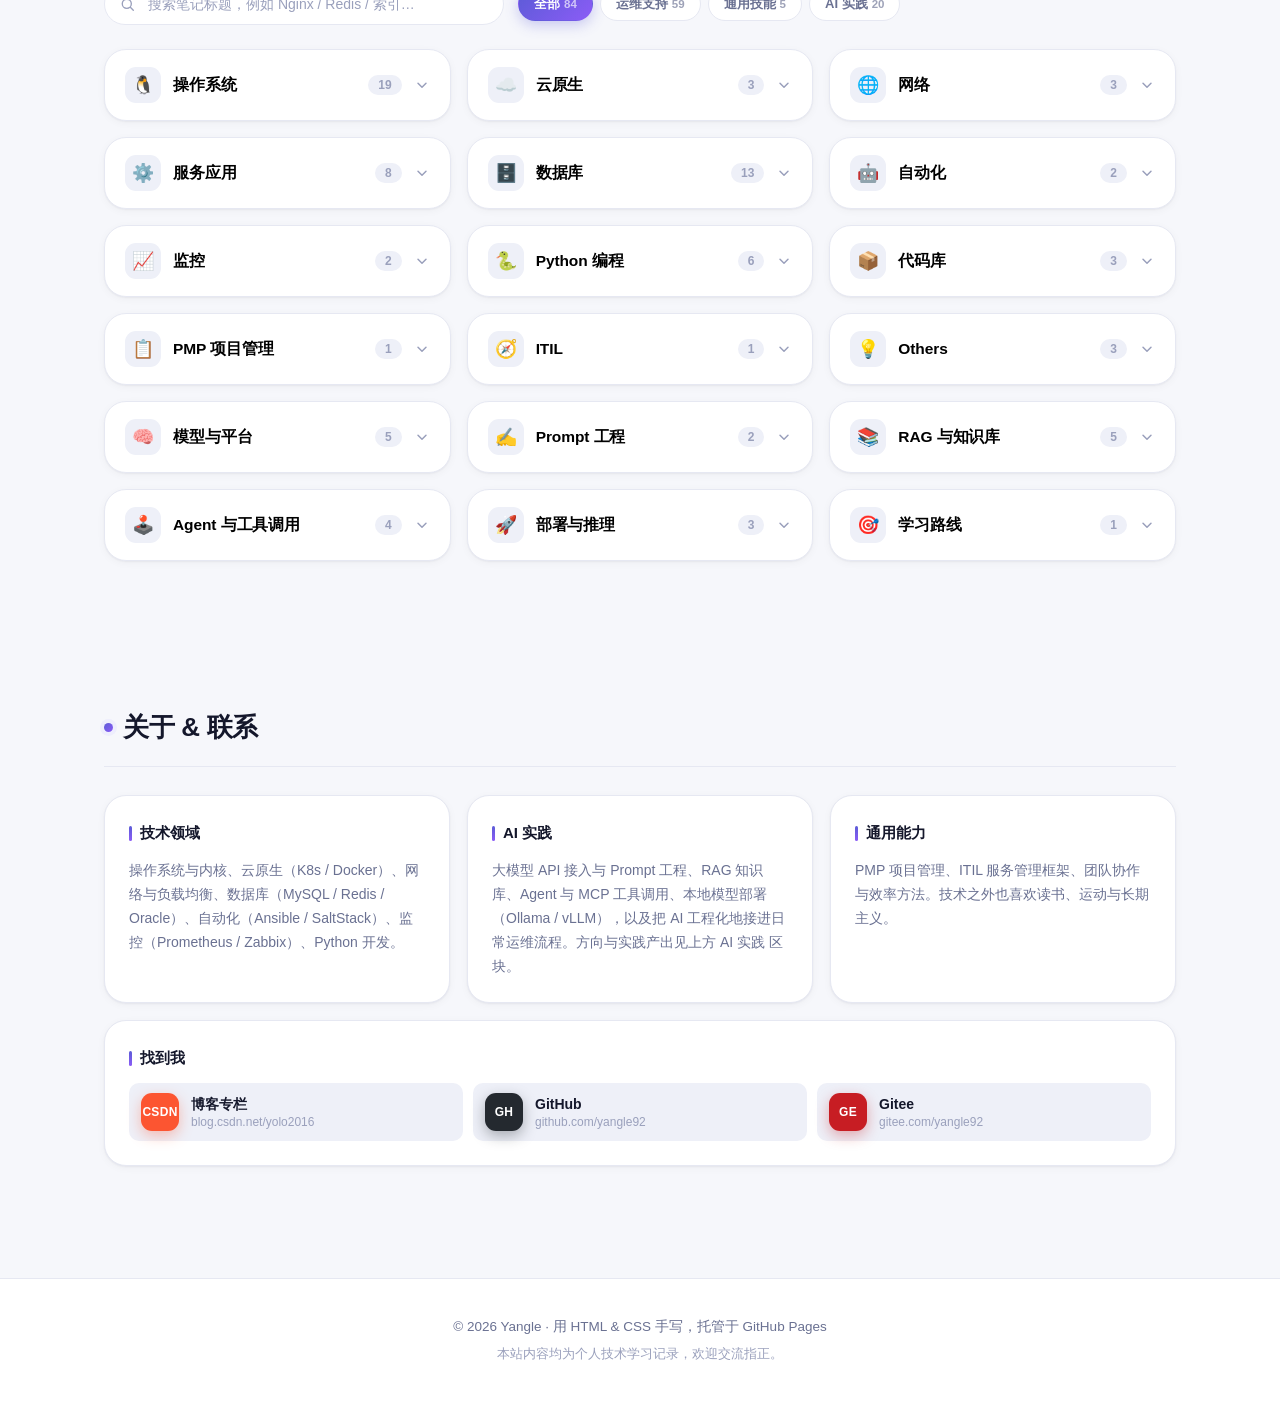
==== commit dee3ecd3: "deploy: 更新个人主页与 english/ 站点文件" ====
--- a/index.html
+++ b/index.html
@@ -245,20 +245,27 @@
       <button class="icon-btn" data-close type="button" aria-label="返回">
         <svg viewBox="0 0 24 24" aria-hidden="true"><path d="M19 12H6M11.5 6 5.5 12l6 6" fill="none" stroke-width="2" stroke-linecap="round" stroke-linejoin="round"/></svg>
       </button>
+      <b class="reader-bar-title" id="readerBarTitle"></b>
       <div class="reader-bar-tools">
         <span class="progress" aria-hidden="true"><i id="readProgress"></i></span>
         <button class="ghost-btn" id="copyLinkBtn" type="button">复制链接</button>
       </div>
     </div>
     <div class="reader-scroll" id="readerScroll">
-      <header class="reader-head">
-        <h1 id="readerTitle"></h1>
-        <div class="reader-meta" id="readerMeta"></div>
-      </header>
-      <div class="markdown" id="readerBody"></div>
-      <div class="reader-foot">
-        <button class="btn btn-ghost" data-close type="button">← 返回首页</button>
-      </div>
+      <div class="reader-content">
+        <header class="reader-head">
+          <h1 id="readerTitle"></h1>
+          <div class="reader-meta" id="readerMeta"></div>
+        </header>
+        <div class="markdown" id="readerBody"></div>
+        <div class="reader-foot">
+          <button class="btn btn-ghost" data-close type="button">← 返回首页</button>
+        </div>
+      </div>
+      <aside class="reader-toc" id="readerToc" hidden aria-label="文章目录">
+        <b class="reader-toc-h">目录</b>
+        <nav class="reader-toc-list" id="readerTocList"></nav>
+      </aside>
     </div>
   </article>
 </div>
--- a/assets/style.css
+++ b/assets/style.css
@@ -747,10 +747,17 @@
   animation: fadeIn .3s var(--ease) both;
 }
 @keyframes fadeIn { from { opacity: 0; } }
+/* 阅读窗口：宽度随视口放宽（原 880px 在 1920 屏上只占 46%，两侧留白过多、
+   表格与代码块被挤扁）。大屏改为「留边卡片」而非通栏，形成聚焦的阅读窗口 */
 .reader-panel {
-  position: absolute; inset: 0; margin: 0 auto; max-width: 880px;
+  position: absolute;
+  inset: clamp(0px, 3.4vh, 40px) 0;
+  margin: 0 auto;
+  max-width: min(1440px, 94vw);
   display: flex; flex-direction: column;
   background: var(--bg); box-shadow: var(--shadow-lg);
+  border-radius: clamp(0px, 1.5vw, 20px);
+  overflow: hidden;
   animation: slideUp .42s var(--ease-out) both;
 }
 @keyframes slideUp { from { transform: translateY(28px); opacity: 0; } }
@@ -764,9 +771,18 @@
 @supports not (background: color-mix(in srgb, red 50%, blue)) {
   .reader-bar { background: var(--bg); }
 }
+/* 滚动后工具栏浮出当前文章标题：长文里随时能确认在读什么 */
+.reader-bar-title {
+  flex: 0 1 auto; min-width: 0; max-width: 46%; margin-left: 2px;
+  font-size: 13.5px; font-weight: 700; color: var(--text-soft);
+  white-space: nowrap; overflow: hidden; text-overflow: ellipsis;
+  opacity: 0; transform: translateY(5px);
+  transition: opacity .26s var(--ease), transform .26s var(--ease);
+}
+.reader-bar.is-scrolled .reader-bar-title { opacity: 1; transform: none; }
 .reader-bar-tools { margin-left: auto; display: flex; align-items: center; gap: 12px; }
 .progress {
-  display: block; width: 90px; height: 4px; border-radius: 99px;
+  display: block; width: 128px; height: 4px; border-radius: 99px;
   background: var(--bg-soft); overflow: hidden;
 }
 .progress i {
@@ -781,11 +797,23 @@
   transition: all .2s var(--ease);
 }
 .ghost-btn:hover { border-color: var(--primary); color: var(--primary); }
-.reader-scroll { flex: 1; overflow-y: auto; padding: 40px 34px 70px; }
+/* 滚动区：宽屏下变成「正文 + 侧栏目录」双栏。
+   正文段落由 --read-measure 限宽以保证行宽舒适，而表格 / 代码块 / 图片 /
+   资料大纲不参与限宽，自动撑满可用宽度——长文居中好读，宽表格不憋屈 */
+.reader-scroll {
+  flex: 1; overflow-y: auto;
+  padding: clamp(26px, 3.2vw, 54px) clamp(22px, 3.6vw, 58px) 92px;
+  display: grid; gap: 52px;
+  grid-template-columns: minmax(0, 1fr);
+  align-items: start;
+}
+.reader-content { min-width: 0; --read-measure: 52rem; }
+
 .reader-head { padding-bottom: 24px; border-bottom: 1px solid var(--border); margin-bottom: 30px; }
 .reader-head h1 {
   margin: 0 0 14px; font-size: clamp(24px, 4vw, 33px);
   font-weight: 800; line-height: 1.32; letter-spacing: -.5px;
+  text-wrap: balance;                  /* 长标题两行长度均衡，避免末行只剩「纲解读」 */
 }
 .reader-meta { display: flex; align-items: center; gap: 10px; flex-wrap: wrap; font-size: 13px; color: var(--text-faint); }
 .reader-meta .post-tags { padding: 0; margin: 0; }
@@ -793,8 +821,39 @@
 .reader-meta .pin-badge svg { width: 12px; height: 12px; }
 .reader-foot { margin-top: 46px; padding-top: 26px; border-top: 1px solid var(--border); }
 
+/* 侧栏目录：长文专用。窄屏一律不显示，宽屏也要正文里真的有章节（由 JS 决定 hidden） */
+.reader-toc { display: none; }
+.reader-toc-h {
+  display: block; margin: 0 0 12px 14px;
+  font-size: 11.5px; font-weight: 800; letter-spacing: .9px;
+  color: var(--text-faint);
+}
+.reader-toc-list { display: flex; flex-direction: column; gap: 1px; }
+.reader-toc-list a {
+  display: block; padding: 7px 12px;
+  border-left: 2px solid var(--border);
+  font-size: 13px; line-height: 1.5; color: var(--text-soft);
+  border-radius: 0 8px 8px 0;
+  transition: color .18s var(--ease), background .18s var(--ease), border-color .18s var(--ease);
+}
+.reader-toc-list a.is-sub { padding-left: 22px; font-size: 12.5px; }
+.reader-toc-list a:hover { color: var(--primary); background: var(--bg-soft); }
+.reader-toc-list a.on {
+  color: var(--primary); border-left-color: var(--primary);
+  background: var(--primary-soft); font-weight: 700;
+}
+/* 双栏只在宽屏成立。这里必须一起放进媒体查询 ——
+   否则窄屏下目录被 display:none 后第二列仍在，正文会被压成一条窄柱 */
+@media (min-width: 1280px) {
+  .reader-scroll--toc { grid-template-columns: minmax(0, 1fr) 244px; }
+  .reader-toc:not([hidden]) {
+    display: block; position: sticky; top: 0;
+    max-height: calc(100vh - 230px); overflow-y: auto;
+  }
+}
+
 /* ---------- 14. Markdown 排版 ---------- */
-.markdown { font-size: 16px; line-height: 1.85; color: var(--text); }
+.markdown { font-size: 16.5px; line-height: 1.9; color: var(--text); }
 .markdown > *:first-child { margin-top: 0; }
 .markdown h1, .markdown h2, .markdown h3, .markdown h4 {
   margin: 2em 0 .7em; font-weight: 800; line-height: 1.4; letter-spacing: -.2px;
@@ -832,9 +891,9 @@
   border: 1px solid var(--border);
 }
 .markdown pre {
-  margin: 1.4em 0; padding: 18px 20px; border-radius: var(--r);
+  margin: 1.4em 0; padding: 20px 24px; border-radius: var(--r);
   background: var(--surface-2); border: 1px solid var(--border);
-  overflow-x: auto; font-size: 13.5px; line-height: 1.7;
+  overflow-x: auto; font-size: 14px; line-height: 1.72;
   box-shadow: var(--shadow-sm);
 }
 html[data-theme="dark"] .markdown pre { background: #10121E; }
@@ -843,17 +902,48 @@
 }
 .markdown hr { margin: 2.4em 0; border: none; border-top: 1px solid var(--border); }
 .markdown img { border-radius: var(--r); box-shadow: var(--shadow); margin: 1.2em 0; }
+/* 表格撑满浮层可用宽度（不限 --read-measure），并用更大的内边距与字号
+   抵消拉宽后的松散感 */
+.md-table { margin: 1.4em 0; overflow-x: auto; scrollbar-width: thin; }
 .markdown table {
-  width: 100%; margin: 1.4em 0; border-collapse: collapse;
-  font-size: 14px; border-radius: var(--r); overflow: hidden;
+  width: 100%; margin: 0; border-collapse: collapse;
+  font-size: 14.5px; border-radius: var(--r); overflow: hidden;
   box-shadow: var(--shadow-sm);
 }
-.markdown th, .markdown td { padding: 11px 15px; border: 1px solid var(--border); text-align: left; }
+.markdown th, .markdown td { padding: 13px 18px; border: 1px solid var(--border); text-align: left; }
+/* 表头不折行：否则窄屏会把「课程数」压成竖排的单字 */
+.markdown th { white-space: nowrap; }
 .markdown th { background: var(--bg-soft); font-weight: 800; }
 .markdown tbody tr:nth-child(even) { background: var(--surface-2); }
 .md-empty { color: var(--text-faint); font-style: italic; }
 
+/* 行宽（measure）控制 —— 长文可读性的关键。
+   浮层加宽后若任正文铺满，中文会拉到 70 字以上一行，眼睛回扫吃力；
+   所以只给「文字类」元素限宽并居中（中文约 50 字 / 行），
+   而表格、代码块、图片、资料大纲不参与限宽，自动撑满可用宽度 ——
+   这正是原先「内容显示不充分」的地方 */
+.reader-content .markdown > p,
+.reader-content .markdown > ul,
+.reader-content .markdown > ol,
+.reader-content .markdown > blockquote,
+.reader-content .markdown > h1,
+.reader-content .markdown > h2,
+.reader-content .markdown > h3,
+.reader-content .markdown > h4,
+.reader-content .markdown > h5,
+.reader-content .markdown > h6,
+.reader-content .markdown > hr,
+.reader-head,
+.reader-foot {
+  max-width: var(--read-measure);
+  margin-left: auto; margin-right: auto;
+}
+
 /* ---------- 14b. 资料面板（阅读浮层里的附件） ---------- */
+/* 资料浮层没有正文段落，标题就不该跟着正文字宽收窄 ——
+   否则标题居中窄、下方资料卡撑满宽，左右对不齐 */
+.reader-content.is-file .reader-head { max-width: none; }
+
 .file-panel { display: flex; flex-direction: column; gap: 22px; }
 .file-brief {
   display: flex; align-items: center; gap: 16px;
@@ -876,9 +966,11 @@
   font-size: 15.5px; font-weight: 800; color: var(--text);
   border-bottom: 1px solid var(--border);
 }
+/* auto-fit 而非 auto-fill：分组少时（如 Excel 只有几个工作表）
+   让它铺满一行，不要缩在左上角留一大片空白 */
 .file-outline {
   display: grid; gap: 22px;
-  grid-template-columns: repeat(auto-fill, minmax(300px, 1fr));
+  grid-template-columns: repeat(auto-fit, minmax(300px, 1fr));
 }
 .markdown .file-outline-group h4 {
   margin: 0 0 11px; font-size: 12.5px; font-weight: 800; letter-spacing: .4px;
@@ -933,7 +1025,9 @@
   .stats li { min-width: 92px; padding: 0 14px; }
   .stats b { font-size: 23px; }
   .scroll-cue { display: none; }
-  .reader-scroll { padding: 28px 22px 60px; }
+  /* 窄屏回到通栏全屏浮层：留边与圆角在小屏只会浪费可读面积 */
+  .reader-panel { inset: 0; border-radius: 0; }
+  .reader-bar-title { display: none; }
   .toolbar { gap: 10px; }
   .search { max-width: 100%; flex-basis: 100%; }
 }
@@ -969,6 +1063,10 @@
 @media print {
   .nav, .hero-bg, .scroll-cue, .reader-bar, .toolbar, .footer, .reader-backdrop { display: none !important; }
   .reader { position: static !important; }
-  .reader-panel { position: static; max-width: 100%; box-shadow: none; }
-  .reader-scroll { overflow: visible; padding: 0; }
-}
+  .reader-panel { position: static; max-width: 100%; box-shadow: none; border-radius: 0; }
+  .reader-scroll { display: block; overflow: visible; padding: 0; }
+  .reader-toc { display: none !important; }
+  .reader-content .markdown > p, .reader-content .markdown > ul,
+  .reader-content .markdown > ol, .reader-content .markdown > blockquote,
+  .reader-head, .reader-foot { max-width: 100%; }
+}
